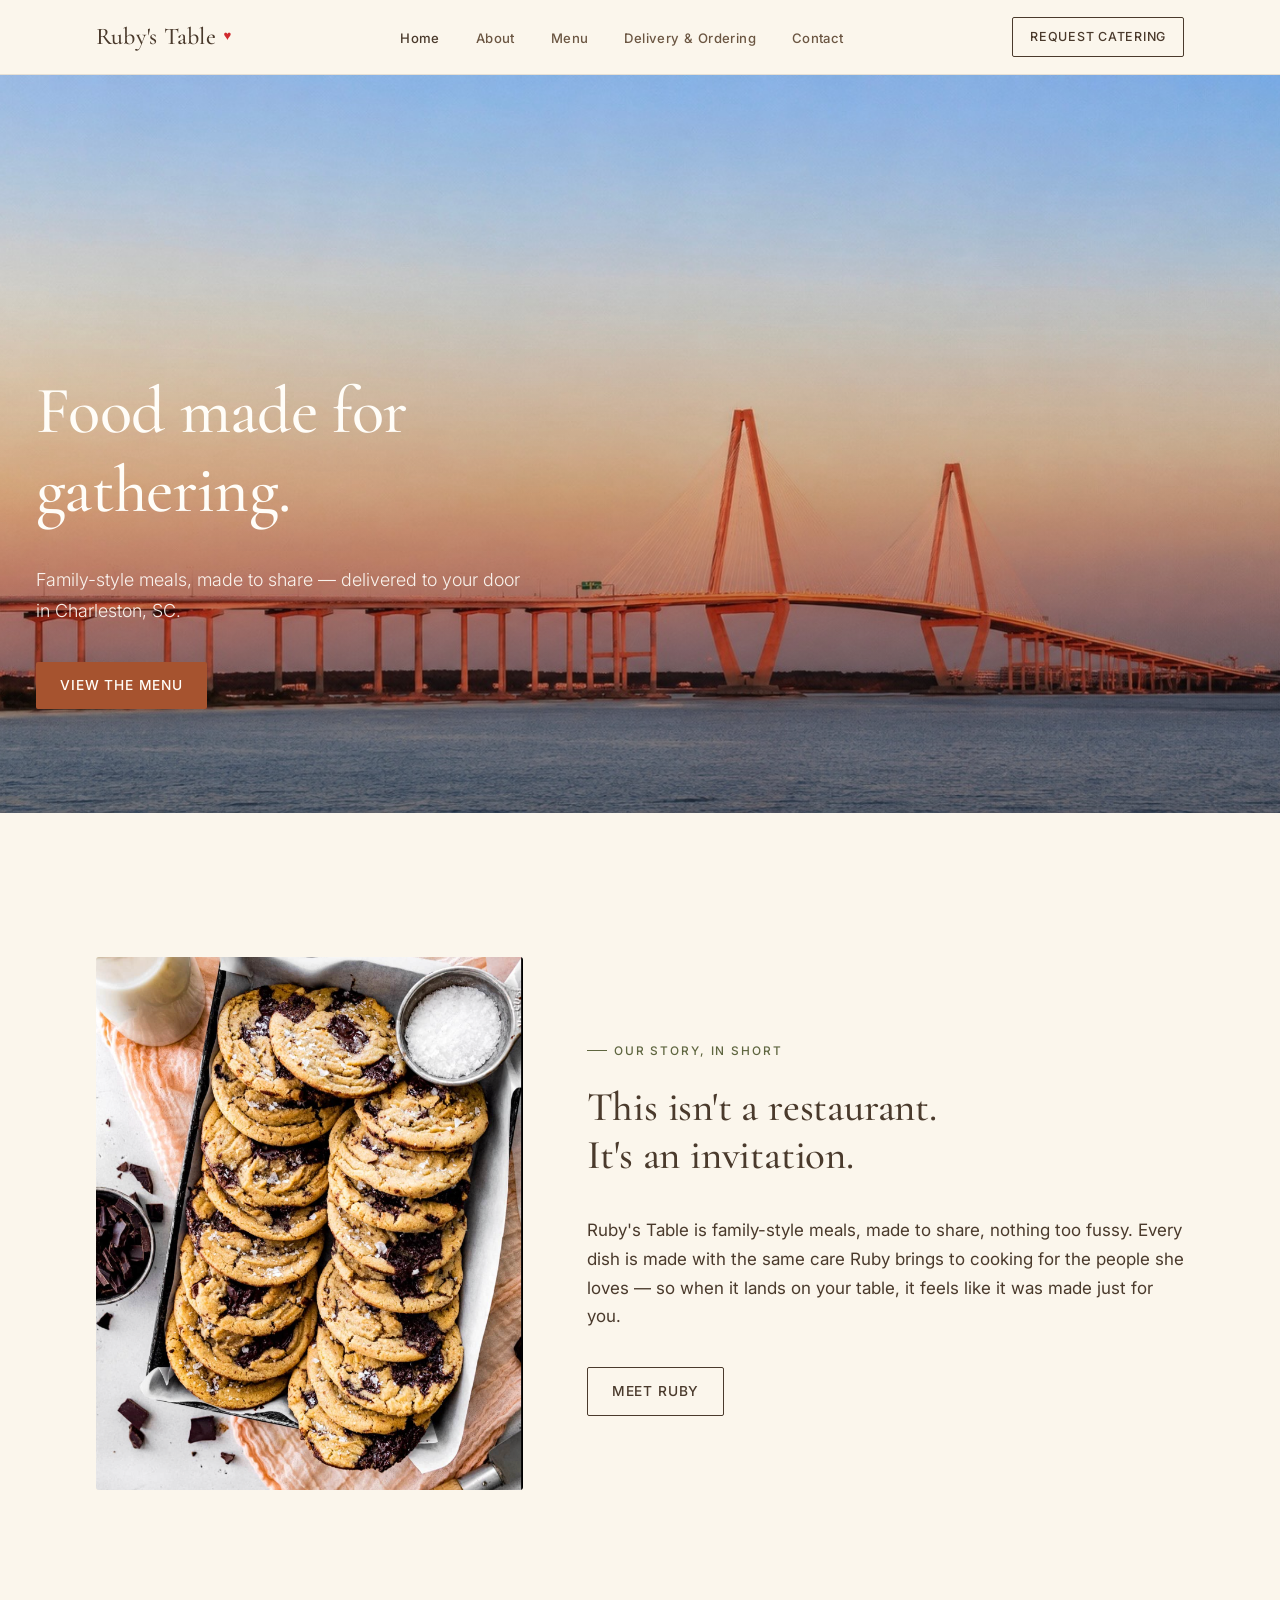
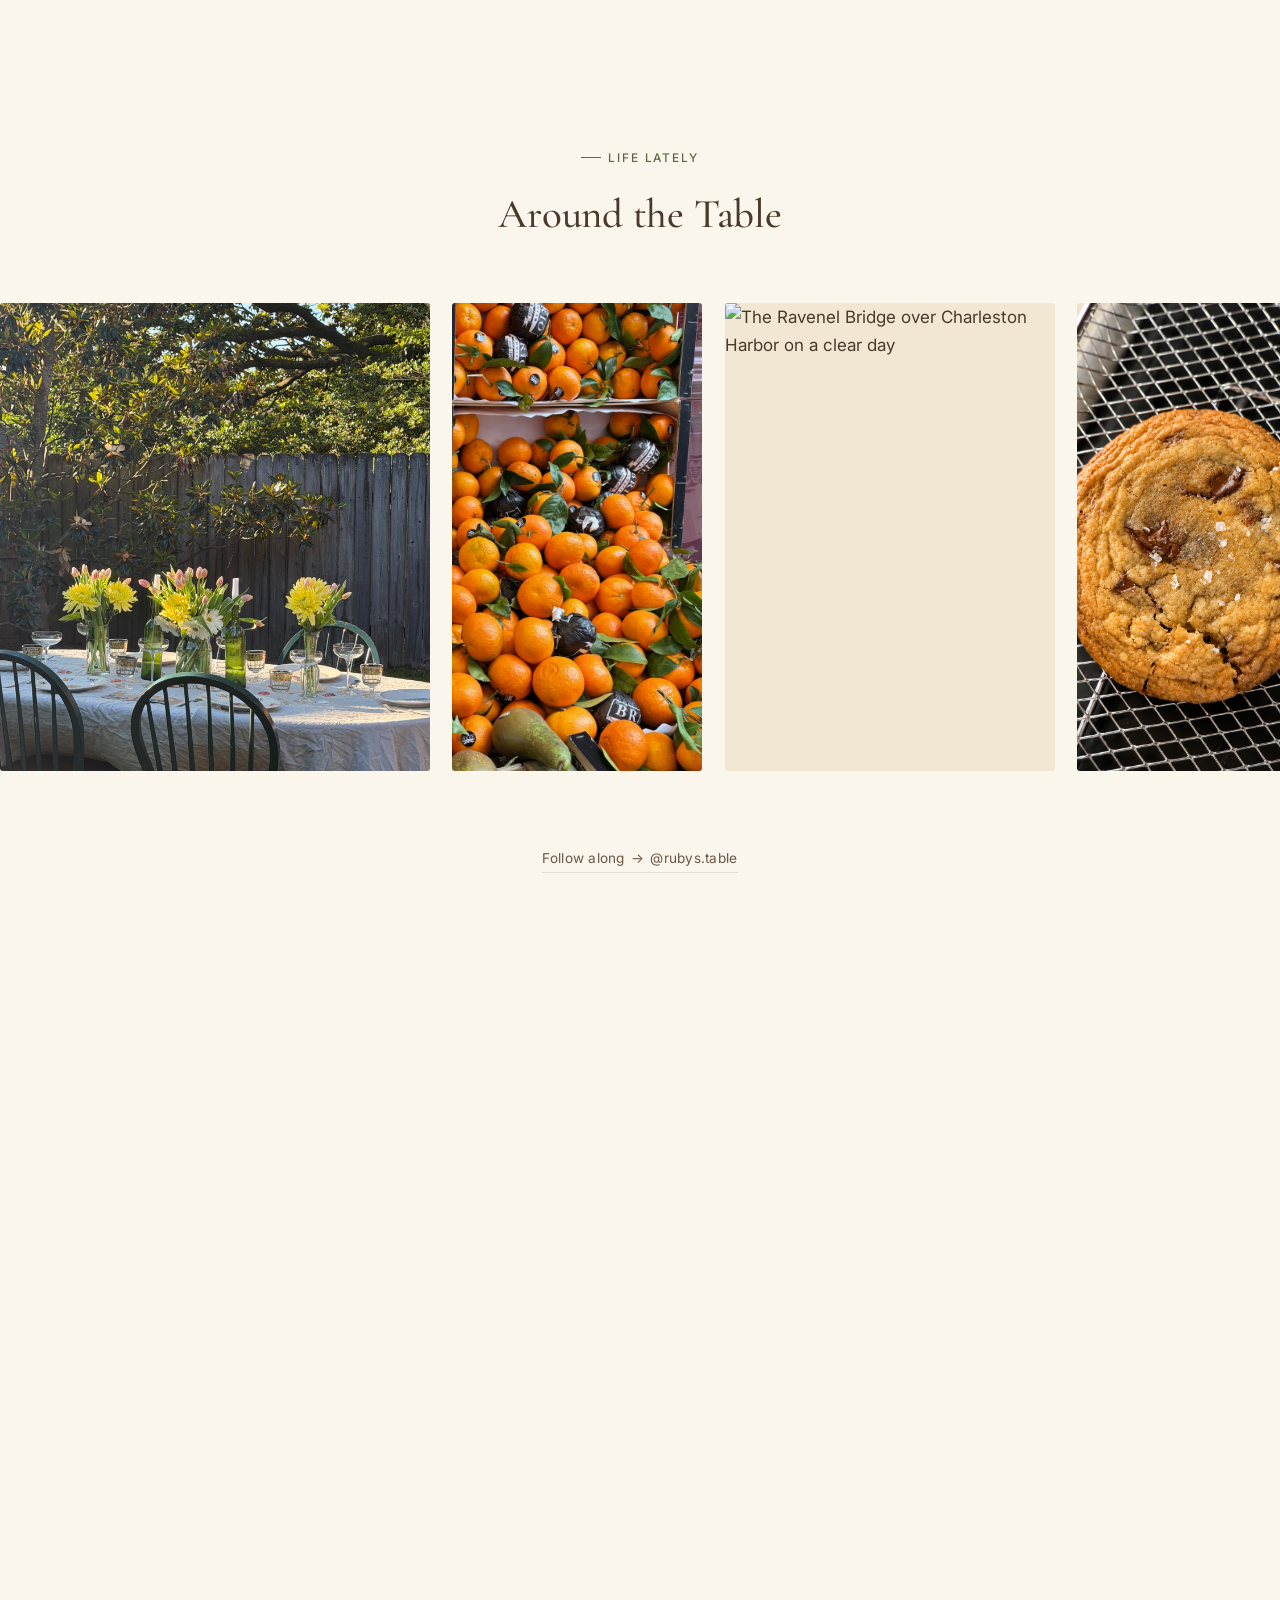
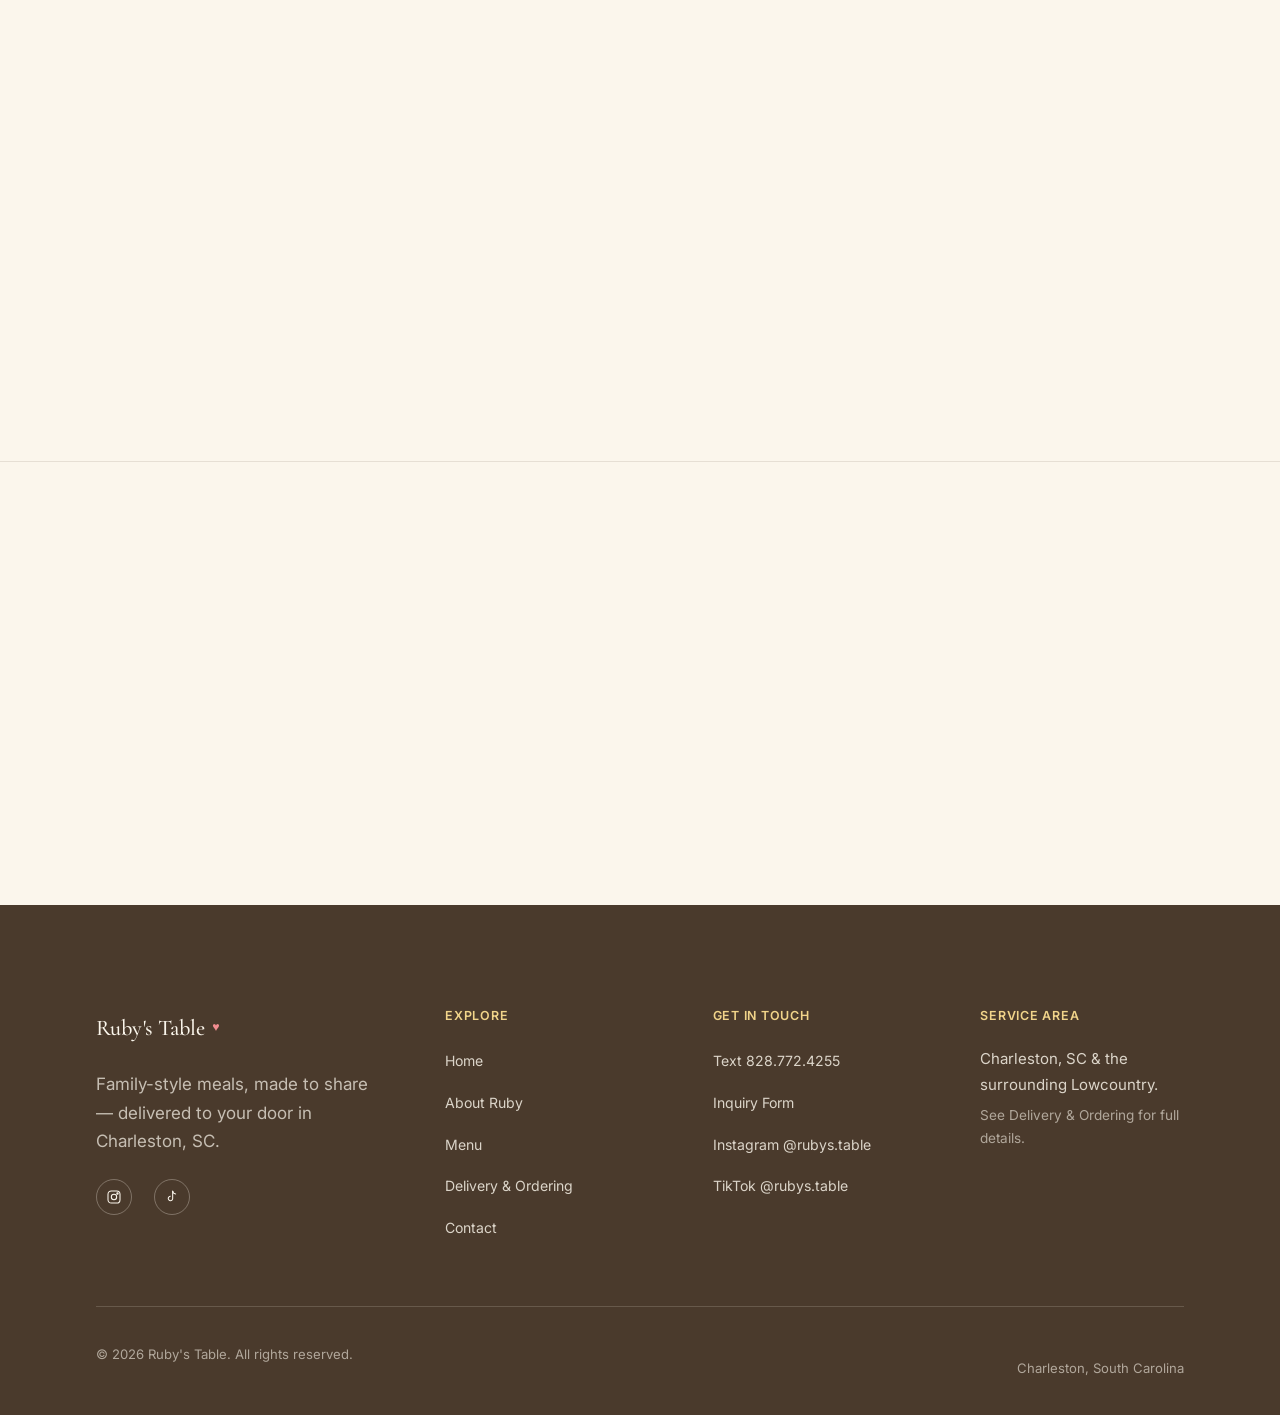
==== index.html @ 7b5c2a8e "photo gallery" ====
<!DOCTYPE html>
<html lang="en">
<head>
<meta charset="UTF-8">
<meta name="viewport" content="width=device-width, initial-scale=1.0">
<title>Ruby's Table | Family-Style Catering, Delivered in Charleston, SC</title>
<meta name="description" content="Ruby's Table is family-style catering made to share — handmade pastas, salads, and desserts delivered to your door in Charleston, SC. Food made for gathering.">
<link rel="canonical" href="https://rubystable.com/">
<meta property="og:type" content="website">
<meta property="og:site_name" content="Ruby's Table">
<meta property="og:title" content="Ruby's Table | Family-Style Catering, Delivered in Charleston, SC">
<meta property="og:description" content="Family-style meals, made to share — handmade pastas, salads, and desserts delivered to your door in Charleston, SC.">
<meta property="og:image" content="https://rubystable.com/images/og-image.svg">
<meta property="og:url" content="https://rubystable.com/">
<meta name="twitter:card" content="summary_large_image">
<meta name="twitter:title" content="Ruby's Table | Family-Style Catering, Delivered in Charleston, SC">
<meta name="twitter:description" content="Family-style meals, made to share — handmade pastas, salads, and desserts delivered to your door in Charleston, SC.">
<meta name="twitter:image" content="https://rubystable.com/images/og-image.svg">
<link rel="icon" type="image/svg+xml" href="favicon.svg">
<link rel="stylesheet" href="css/style.css">
<script type="application/ld+json">
{
  "@context": "https://schema.org",
  "@type": "LocalBusiness",
  "@id": "https://rubystable.com/#business",
  "name": "Ruby's Table",
  "image": "https://rubystable.com/images/og-image.svg",
  "url": "https://rubystable.com/",
  "telephone": "+1-828-772-4255",
  "priceRange": "$$",
  "servesCuisine": ["American", "Italian-inspired", "Family-style catering"],
  "address": { "@type": "PostalAddress", "addressLocality": "Charleston", "addressRegion": "SC", "addressCountry": "US" },
  "areaServed": "Charleston, SC and the surrounding Lowcountry",
  "sameAs": ["https://www.instagram.com/rubys.table", "https://www.tiktok.com/@rubys.table"],
  "founder": { "@type": "Person", "name": "Ruby McClinton" }
}
</script>
</head>
<body>
<a class="skip-link" href="#main">Skip to content</a>

<header class="site-header">
  <div class="container">
    <a href="index.html" class="logo" aria-label="Ruby's Table home">Ruby's Table<span class="heart-mark" aria-hidden="true">&#9829;</span></a>
    <nav class="main-nav" id="main-nav" aria-label="Primary">
      <ul>
        <li><a href="index.html" aria-current="page">Home</a></li>
        <li><a href="about.html">About</a></li>
        <li><a href="menu.html">Menu</a></li>
        <li><a href="delivery.html">Delivery &amp; Ordering</a></li>
        <li><a href="contact.html">Contact</a></li>
      </ul>
    </nav>
    <div class="header-cta">
      <a href="contact.html" class="btn btn-outline btn-outline-desktop">Request Catering</a>
      <button class="nav-toggle" aria-expanded="false" aria-controls="main-nav" aria-label="Toggle menu">
        <span></span><span></span><span></span>
      </button>
    </div>
  </div>
</header>

<main id="main">

  <!-- HERO — the photograph is the page. Light veil, one line of type, one button. -->
  <section class="hero-editorial">
    <div class="hero-editorial-media">
      <img src="images/ravenel.jpeg" alt="The Arthur Ravenel Jr. Bridge over Charleston Harbor at sunset" width="1921" height="819" loading="eager">
    </div>
    <div class="hero-editorial-content">
      <h1>Food made for gathering.</h1>
      <p class="lede mt-md">Family-style meals, made to share — delivered to your door in Charleston, SC.</p>
      <div class="cluster mt-md">
        <a href="menu.html" class="btn btn-primary">View the Menu</a>
      </div>
    </div>
  </section>

  <!-- STORY — one photograph, one honest paragraph -->
  <section class="section-vast">
    <div class="container offset-duo">
      <div class="photo-frame reveal">
        <img src="images/cookies-draft.png" alt="Fresh-baked chocolate chip cookies, finished with flaky sea salt" width="730" height="1086" loading="lazy">
      </div>
      <div class="reveal reveal-delay-1">
        <p class="eyebrow">Our Story, In Short</p>
        <h2>This isn't a restaurant.<br>It's an invitation.</h2>
        <p class="mt-md">Ruby's Table is family-style meals, made to share, nothing too fussy. Every dish is made with the same care Ruby brings to cooking for the people she loves — so when it lands on your table, it feels like it was made just for you.</p>
        <a href="about.html" class="btn btn-outline mt-md">Meet Ruby</a>
      </div>
    </div>
  </section>

  <!-- LIFE LATELY — an editorial, Instagram-style gallery. A peek into
       the camera roll, not an ad unit. To update later: swap the <img
       src> in each figure for a real photo from @rubys.table — the
       sizes, order, and spacing are built to stay exactly as-is. -->
  <section class="section-tight">
    <div class="container ig-gallery-head reveal">
      <p class="eyebrow">Life Lately</p>
      <h2>Around the Table</h2>
    </div>
    <div class="ig-gallery-scroll reveal reveal-delay-1" role="list" aria-label="Photos from Ruby's Table">
      <figure class="ig-gallery-item size-lg" role="listitem">
        <img src="images/photos-gallery/outdoor-dinner-table.jpeg" alt="An outdoor dinner table set under a magnolia tree at golden hour" width="3024" height="4032" loading="lazy">
      </figure>
      <figure class="ig-gallery-item size-sm" role="listitem">
        <img src="images/photos-gallery/market-oranges.jpg" alt="Crates of fresh oranges at a market" width="825" height="1198" loading="lazy">
      </figure>
      <figure class="ig-gallery-item size-md" role="listitem">
        <img src="images/photos-gallery/ravenel-bridge-day.jpeg" alt="The Ravenel Bridge over Charleston Harbor on a clear day" width="4284" height="5712" loading="lazy">
      </figure>
      <figure class="ig-gallery-item size-sm" role="listitem">
        <img src="images/photos-gallery/cookie-cooling-rack.png" alt="A fresh-baked chocolate chip cookie with flaky salt" width="1086" height="1448" loading="lazy">
      </figure>
      <figure class="ig-gallery-item size-md" role="listitem">
        <img src="images/photos-gallery/market-tulip-bouquets.jpeg" alt="Bouquets of tulips wrapped in paper at a flower market" width="4284" height="5712" loading="lazy">
      </figure>
      <figure class="ig-gallery-item size-lg" role="listitem">
        <img src="images/photos-gallery/candlelit-dinner-table.jpeg" alt="A candlelit dinner table set with roses, bread, and steak" width="4284" height="5712" loading="lazy">
      </figure>
      <figure class="ig-gallery-item size-sm" role="listitem">
        <img src="images/photos-gallery/daylilies-garden.jpeg" alt="Orange daylilies in bloom" width="3024" height="4032" loading="lazy">
      </figure>
      <figure class="ig-gallery-item size-md" role="listitem">
        <img src="images/photos-gallery/bakery-pastry.jpeg" alt="A bakery pastry with caramel and cocoa nibs, plated on blue floral china" width="3496" height="4662" loading="lazy">
      </figure>
      <figure class="ig-gallery-item size-sm" role="listitem">
        <img src="images/photos-gallery/sunset-over-harbor.jpeg" alt="Sunset over Charleston Harbor" width="3024" height="4032" loading="lazy">
      </figure>
      <figure class="ig-gallery-item size-md" role="listitem">
        <img src="images/photos-gallery/crostini-bites.jpeg" alt="Crostini bites with peach, tomato, and burrata" width="3024" height="4032" loading="lazy">
      </figure>
      <figure class="ig-gallery-item size-lg" role="listitem">
        <img src="images/photos-gallery/flower-market-stand.jpeg" alt="A flower stand with buckets of sunflowers and dahlias" width="4284" height="5712" loading="lazy">
      </figure>
      <figure class="ig-gallery-item size-md" role="listitem">
        <img src="images/photos-gallery/charcuterie-and-sunflowers.jpeg" alt="A charcuterie board with sunflowers and wine at the table" width="3024" height="4032" loading="lazy">
      </figure>
      <figure class="ig-gallery-item size-sm" role="listitem">
        <img src="images/photos-gallery/golden-hour-wine.jpeg" alt="A bottle of natural wine on a patio at golden hour" width="4284" height="5712" loading="lazy">
      </figure>
      <figure class="ig-gallery-item size-md" role="listitem">
        <img src="images/photos-gallery/charleston-steeple.jpeg" alt="A Charleston church steeple against dramatic clouds" width="4284" height="5712" loading="lazy">
      </figure>
      <figure class="ig-gallery-item size-sm" role="listitem">
        <img src="images/photos-gallery/cafe-croissants.jpg" alt="Croissant sandwiches and iced coffee on a café table" width="1440" height="1920" loading="lazy">
      </figure>
      <figure class="ig-gallery-item size-md" role="listitem">
        <img src="images/photos-gallery/burrata-pasta.jpeg" alt="A plate of pasta with burrata" width="3024" height="4032" loading="lazy">
      </figure>
      <figure class="ig-gallery-item size-sm" role="listitem">
        <img src="images/photos-gallery/coffee-and-cookies.jpeg" alt="Iced coffee and butter cookies on a tray" width="3024" height="4032" loading="lazy">
      </figure>
      <figure class="ig-gallery-item size-md" role="listitem">
        <img src="images/photos-gallery/soup-bowls.png" alt="Bowls of soup at the table" width="1086" height="1448" loading="lazy">
      </figure>
    </div>
    <div class="container text-center mt-lg">
      <a href="https://www.instagram.com/rubys.table" class="ig-follow-link" target="_blank" rel="noopener">Follow along <span aria-hidden="true">&rarr;</span> @rubys.table</a>
    </div>
  </section>

  <!-- MENU TEASER — same two-up pattern as Story, used consistently -->
  <section class="section-vast">
    <div class="container offset-duo">
      <div class="reveal">
        <p class="eyebrow warm">From the Menu</p>
        <h2>Tonight's table</h2>
        <p class="lede mt-md">A small taste of what's on the table this season.</p>
        <ul class="today-list mt-lg">
          <li>
            <div>
              <h3>Lemon Shallot Pasta</h3>
              <p>Boursin cheese, lemon, shallot, EVOO</p>
            </div>
            <span class="item-price">From $65</span>
          </li>
          <li>
            <div>
              <h3>Summer Salad</h3>
              <p>Strawberries, candied pecans, feta, maple vinaigrette</p>
            </div>
            <span class="item-price">From $30</span>
          </li>
          <li>
            <div>
              <h3>Caramel Cake</h3>
              <p>A whole cake, made to share &mdash; serves 10&ndash;12</p>
            </div>
            <span class="item-price">$50</span>
          </li>
        </ul>
        <a href="menu.html" class="btn btn-primary mt-lg">See the Full Menu</a>
      </div>
      <div class="photo-frame tall reveal reveal-delay-1">
        <img src="images/salads.jpeg" alt="Arugula salad with grilled steak, corn, tomato, and feta" width="4284" height="5712" loading="lazy">
      </div>
    </div>
  </section>

  <!-- CLOSING INVITATION — quiet, text-led -->
  <section class="closing-note">
    <div class="container reveal">
      <h2>Bring Ruby's Table to yours</h2>
      <p class="lede mx-auto">Family meals, private dinners, holidays, and everything in between &mdash; text us or send an inquiry, and we'll take it from there.</p>
      <a href="contact.html" class="btn btn-primary">Request Catering</a>
      <p class="script-accent mt-md">with love, Ruby</p>
    </div>
  </section>

</main>

<footer class="site-footer">
  <div class="container">
    <div class="footer-grid">
      <div>
        <div class="footer-logo">Ruby's Table<span class="heart-mark on-dark" aria-hidden="true">&#9829;</span></div>
        <p class="footer-tagline">Family-style meals, made to share — delivered to your door in Charleston, SC.</p>
        <div class="footer-social">
          <a href="https://www.instagram.com/rubys.table" aria-label="Ruby's Table on Instagram" target="_blank" rel="noopener">
            <svg viewBox="0 0 24 24" fill="none" stroke="currentColor" stroke-width="1.6"><rect x="3" y="3" width="18" height="18" rx="5"/><circle cx="12" cy="12" r="4"/><circle cx="17.2" cy="6.8" r="1"/></svg>
          </a>
          <a href="https://www.tiktok.com/@rubys.table" aria-label="Ruby's Table on TikTok" target="_blank" rel="noopener">
            <svg viewBox="0 0 24 24" fill="none" stroke="currentColor" stroke-width="1.6"><path d="M13 3v11.2a3.3 3.3 0 1 1-3-3.28"/><path d="M13 3c.3 2.4 2 4.2 4.5 4.5" stroke-linecap="round"/></svg>
          </a>
        </div>
      </div>
      <div class="footer-col">
        <h4>Explore</h4>
        <ul>
          <li><a href="index.html">Home</a></li>
          <li><a href="about.html">About Ruby</a></li>
          <li><a href="menu.html">Menu</a></li>
          <li><a href="delivery.html">Delivery &amp; Ordering</a></li>
          <li><a href="contact.html">Contact</a></li>
        </ul>
      </div>
      <div class="footer-col">
        <h4>Get in Touch</h4>
        <ul>
          <li><a href="sms:+18287724255">Text 828.772.4255</a></li>
          <li><a href="contact.html">Inquiry Form</a></li>
          <li><a href="https://www.instagram.com/rubys.table" target="_blank" rel="noopener">Instagram @rubys.table</a></li>
          <li><a href="https://www.tiktok.com/@rubys.table" target="_blank" rel="noopener">TikTok @rubys.table</a></li>
        </ul>
      </div>
      <div class="footer-col">
        <h4>Service Area</h4>
        <p>Charleston, SC &amp; the surrounding Lowcountry.</p>
        <p style="opacity:0.7; font-size:0.85rem; margin-top:0.5em;">See Delivery &amp; Ordering for full details.</p>
      </div>
    </div>
    <div class="footer-bottom">
      <p>&copy; <span id="current-year">2026</span> Ruby's Table. All rights reserved.</p>
      <p>Charleston, South Carolina</p>
    </div>
  </div>
</footer>

<script src="js/main.js"></script>
</body>
</html>
---- css/style.css ----
/* ===========================================================
   RUBY'S TABLE — Global Stylesheet
   A bright, airy, editorial design system for a boutique
   Charleston catering brand: cream & soft white & butter & olive
   & warm taupe & muted terracotta, a hint of coastal blue.
   Photography-led. One idea per section. No filler.
   Custom CSS, no framework.
   =========================================================== */

/* -----------------------------------------------------------
   1. Fonts
   Cormorant Garamond — elegant, airy serif; headings & logo only
   Inter               — clean sans; nav, body, buttons, labels
   Caveat              — handwritten signature, used once
----------------------------------------------------------- */
@import url('https://fonts.googleapis.com/css2?family=Cormorant+Garamond:ital,wght@0,400;0,500;0,600;1,400;1,500&family=Inter:wght@300;400;500;600;700&family=Caveat:wght@500&display=swap');

/* -----------------------------------------------------------
   2. Design tokens
----------------------------------------------------------- */
:root {
  --cream:          #FBF6EC;
  --cream-deep:      #F4EAD3;
  --soft-white:      #FFFDF8;
  --linen:          #F1E7D2;
  --butter:          #F1D48A;
  --butter-soft:     #F7E7B8;
  --taupe:          #A8967D;
  --taupe-deep:      #7A6B54;
  --olive:          #8B9166;
  --olive-deep:      #5F6640;
  --terracotta:      #C97552;
  --terracotta-deep: #A6532F;
  --coastal-soft:      #DCE6E4;
  --coastal-deep:      #4E6367;
  --espresso:        #4A3A2C;
  --espresso-soft:   #6B5642;
  --white-soft:      #FFFDF8; /* alias of --soft-white, kept for compatibility */
  --ruby-red:        #D02A2E; /* one small, personal touch — used sparingly */
  --ruby-red-bright: #F28D90; /* same touch, brightened for dark backgrounds */

  --color-bg:            var(--cream);
  --color-bg-alt:        var(--cream-deep);
  --color-text:          var(--espresso);
  --color-text-soft:     var(--espresso-soft);
  --color-accent:        var(--olive);
  --color-accent-deep:   var(--olive-deep);
  --color-accent-warm:   var(--terracotta-deep);
  --color-accent-coastal: var(--coastal-deep);
  --color-line:          rgba(74, 58, 44, 0.12);

  --font-serif: 'Cormorant Garamond', 'Iowan Old Style', Georgia, serif;
  --font-sans:  'Inter', -apple-system, BlinkMacSystemFont, 'Segoe UI', sans-serif;
  --font-script: 'Caveat', cursive;

  --space-3xs: 0.25rem;
  --space-2xs: 0.5rem;
  --space-xs:  0.75rem;
  --space-sm:  1.4rem;
  --space-md:  2.25rem;
  --space-lg:  4rem;
  --space-xl:  6.5rem;
  --space-2xl: 9.5rem;

  --radius-sm: 3px;
  --radius-md: 6px;
  --radius-lg: 10px;

  /* Kept deliberately light — no heavy drop shadows anywhere on the site */
  --shadow-soft: 0 8px 24px -14px rgba(74, 58, 44, 0.10);
  --shadow-lift: 0 14px 32px -16px rgba(74, 58, 44, 0.12);

  --container-max: 1160px;
  --transition: 420ms cubic-bezier(0.22, 1, 0.36, 1);
}

/* -----------------------------------------------------------
   3. Reset
----------------------------------------------------------- */
*, *::before, *::after { box-sizing: border-box; }
* { margin: 0; padding: 0; }
html { scroll-behavior: smooth; }

@media (prefers-reduced-motion: reduce) {
  html { scroll-behavior: auto; }
  *, *::before, *::after {
    animation-duration: 0.01ms !important;
    animation-iteration-count: 1 !important;
    transition-duration: 0.01ms !important;
    scroll-behavior: auto !important;
  }
}

body {
  position: relative;
  font-family: var(--font-sans);
  font-weight: 400;
  color: var(--color-text);
  background: var(--color-bg);
  line-height: 1.7;
  font-size: 1.0625rem;
  -webkit-font-smoothing: antialiased;
  overflow-x: hidden;
}

img, svg { display: block; max-width: 100%; height: auto; }
a { color: inherit; text-decoration: none; }
ul, ol { list-style: none; }
button { font: inherit; cursor: pointer; border: none; background: none; color: inherit; }
input, textarea, select { font: inherit; color: inherit; }

/* -----------------------------------------------------------
   4. Typography — serif carries every heading, sans carries
   everything else. No oversized numerals, no gimmicks.
----------------------------------------------------------- */
h1, h2, h3, h4 {
  font-family: var(--font-serif);
  font-weight: 500;
  line-height: 1.18;
  letter-spacing: -0.005em;
  color: var(--color-text);
}

h1 { font-size: clamp(2.4rem, 5.2vw, 4.2rem); font-weight: 500; letter-spacing: -0.01em; }
h2 { font-size: clamp(1.9rem, 3.2vw, 2.7rem); font-weight: 500; }
h3 { font-size: clamp(1.3rem, 1.8vw, 1.55rem); font-weight: 600; }
h4 { font-size: 0.95rem; letter-spacing: 0.06em; text-transform: uppercase; font-family: var(--font-sans); font-weight: 600; }

p { max-width: 60ch; }
p + p { margin-top: 1.05em; }

.lede {
  font-size: clamp(1.05rem, 1.4vw, 1.2rem);
  color: var(--color-text-soft);
  max-width: 44ch;
  font-weight: 300;
}

.eyebrow {
  display: inline-flex;
  align-items: center;
  gap: 0.6em;
  font-family: var(--font-sans);
  font-size: 0.74rem;
  font-weight: 500;
  letter-spacing: 0.16em;
  text-transform: uppercase;
  color: var(--color-accent-deep);
  margin-bottom: var(--space-sm);
}
.eyebrow::before {
  content: '';
  width: 20px;
  height: 1px;
  background: var(--color-accent-deep);
  display: inline-block;
}
.eyebrow.warm { color: var(--color-accent-warm); }
.eyebrow.warm::before { background: var(--color-accent-warm); }
.eyebrow.coastal { color: var(--color-accent-coastal); }
.eyebrow.coastal::before { background: var(--color-accent-coastal); }

.script-accent {
  font-family: var(--font-script);
  font-weight: 500;
  font-size: 1.4em;
  color: var(--ruby-red);
  display: inline-block;
}

/* -----------------------------------------------------------
   Small ruby-red touch — a personal signature, used in exactly
   two places: the footer wordmark and the script signature
   above. Not a palette shift, just a heartbeat of brand color.
----------------------------------------------------------- */
.heart-mark {
  color: var(--ruby-red);
  font-size: 0.55em;
  line-height: 1;
  display: inline-block;
}
.heart-mark.on-dark { color: var(--ruby-red-bright); }

.section-heading { margin-bottom: var(--space-lg); max-width: 60ch; }
.section-heading.center { margin-left: auto; margin-right: auto; text-align: center; }

/* -----------------------------------------------------------
   5. Layout helpers
----------------------------------------------------------- */
.container {
  width: 100%;
  max-width: var(--container-max);
  margin-inline: auto;
  padding-inline: var(--space-sm);
}
@media (min-width: 640px) { .container { padding-inline: var(--space-md); } }

section { padding-block: var(--space-2xl); }
.section-tight { padding-block: var(--space-xl); }
.section-minimal { padding-block: var(--space-lg); }
.section-vast { padding-block: clamp(4.5rem, 12vw, 9rem); }
.section-flush { padding: 0; }

.bg-alt   { background: var(--color-bg-alt); }
.bg-espresso { background: var(--espresso); color: var(--cream); }
.bg-espresso h1, .bg-espresso h2, .bg-espresso h3 { color: var(--cream); }

.grid { display: grid; gap: var(--space-md); }
@media (min-width: 780px) {
  .grid-2 { grid-template-columns: repeat(2, 1fr); }
  .grid-3 { grid-template-columns: repeat(3, 1fr); }
}

.cluster { display: flex; flex-wrap: wrap; align-items: center; gap: var(--space-sm); }

.divider {
  width: 44px;
  height: 1.5px;
  background: var(--color-accent);
  margin-block: var(--space-sm);
}
.center .divider { margin-inline: auto; }

.two-col-text { display: grid; gap: var(--space-lg); }
@media (min-width: 900px) { .two-col-text { grid-template-columns: 1fr 1fr; } }

/* -----------------------------------------------------------
   6. Buttons — one filled, one outline. Quiet, not shouty.
----------------------------------------------------------- */
.btn {
  display: inline-flex;
  align-items: center;
  gap: 0.6em;
  padding: 0.85em 1.75em;
  border-radius: 2px;
  font-family: var(--font-sans);
  font-weight: 500;
  font-size: 0.86rem;
  letter-spacing: 0.06em;
  text-transform: uppercase;
  transition: background var(--transition), color var(--transition), border-color var(--transition), opacity var(--transition);
  white-space: nowrap;
}
.btn:hover { opacity: 0.82; }

.btn-primary { background: var(--terracotta-deep); color: var(--soft-white); }
.btn-primary:hover { background: var(--espresso); opacity: 1; }

.btn-outline { background: transparent; color: var(--color-text); border: 1px solid var(--color-text); }
.btn-outline:hover { background: var(--color-text); color: var(--color-bg); opacity: 1; }

a:focus-visible, button:focus-visible, input:focus-visible, textarea:focus-visible, select:focus-visible, .btn:focus-visible {
  outline: 2px solid var(--color-accent-warm);
  outline-offset: 3px;
}

.skip-link {
  position: absolute; left: -999px; top: auto;
  background: var(--espresso); color: var(--cream);
  padding: 1em 1.5em; z-index: 999;
}
.skip-link:focus { left: 0; top: 0; }

/* -----------------------------------------------------------
   7. Site header / nav — quiet, minimal, lets the page carry
   the weight. No utility bar above it, no heavy effects.
----------------------------------------------------------- */
.site-header {
  position: sticky;
  top: 0;
  z-index: 100;
  background: rgba(251, 246, 236, 0.92);
  backdrop-filter: blur(8px);
  border-bottom: 1px solid var(--color-line);
}
.site-header .container {
  display: flex; align-items: center; justify-content: space-between;
  padding-block: var(--space-2xs);
  min-height: 74px;
}

.logo {
  display: inline-flex; align-items: center; gap: 0.32em;
  font-family: var(--font-serif); font-style: normal; font-weight: 500;
  font-size: 1.5rem; color: var(--espresso); letter-spacing: 0.01em;
}

.main-nav ul { display: flex; align-items: center; gap: var(--space-md); }
.main-nav a {
  font-size: 0.82rem; font-weight: 500; letter-spacing: 0.03em;
  position: relative; padding-block: 0.3em; color: var(--color-text-soft);
}
.main-nav a:hover, .main-nav a[aria-current="page"] { color: var(--color-text); }

.header-cta { display: flex; align-items: center; gap: var(--space-sm); }
.header-cta .btn { padding: 0.65em 1.35em; font-size: 0.78rem; }

.nav-toggle { display: none; flex-direction: column; gap: 5px; padding: 0.5em; }
.nav-toggle span { width: 22px; height: 1.5px; background: var(--espresso); transition: transform var(--transition), opacity var(--transition); }
.nav-toggle[aria-expanded="true"] span:nth-child(1) { transform: translateY(6.5px) rotate(45deg); }
.nav-toggle[aria-expanded="true"] span:nth-child(2) { opacity: 0; }
.nav-toggle[aria-expanded="true"] span:nth-child(3) { transform: translateY(-6.5px) rotate(-45deg); }

@media (max-width: 900px) {
  .header-cta .btn-outline-desktop { display: none; }
  .nav-toggle { display: inline-flex; }
  .main-nav {
    position: fixed; inset: 74px 0 0 0; background: var(--cream);
    padding: var(--space-lg) var(--space-md);
    transform: translateY(-8px); opacity: 0; pointer-events: none;
    transition: transform var(--transition), opacity var(--transition);
    overflow-y: auto;
  }
  .main-nav.is-open { transform: translateY(0); opacity: 1; pointer-events: auto; }
  .main-nav ul { flex-direction: column; align-items: flex-start; gap: var(--space-md); }
  .main-nav a { font-size: 1.3rem; }
}

/* -----------------------------------------------------------
   8. Editorial hero — the photograph is the point. A light,
   bottom-only veil for legibility; everything above it stays
   untouched so the photo actually reads as a photo.
----------------------------------------------------------- */
.hero-editorial {
  position: relative; padding: 0; min-height: 82vh;
  display: flex; align-items: flex-end; overflow: hidden;
}
.hero-editorial .hero-editorial-media { position: absolute; inset: 0; }
.hero-editorial .hero-editorial-media img { width: 100%; height: 100%; object-fit: cover; }
.hero-editorial .hero-editorial-media::after {
  content: ''; position: absolute; inset: 0;
  /* Verified against the actual photo's sampled colors: even the darkest
     stop here clears 4.5:1 for the text sitting on it, with margin — this
     is a fraction of the darkness a typical hero scrim uses. */
  background: linear-gradient(0deg, rgba(20,15,12,0.4) 0%, rgba(20,15,12,0.14) 42%, rgba(20,15,12,0) 72%);
}
.hero-editorial-content { position: relative; z-index: 2; color: var(--soft-white); padding: var(--space-lg) var(--space-sm); max-width: 640px; }
@media (min-width: 640px) { .hero-editorial-content { padding: var(--space-xl) var(--space-md); } }
.hero-editorial-content h1 { color: var(--soft-white); }
.hero-editorial-content .lede { color: rgba(255,253,248,0.92); }

/* -----------------------------------------------------------
   9. Split-screen — one consistent asymmetric two-up, used the
   same way everywhere it appears. Full-bleed photo one side,
   generous copy the other.
----------------------------------------------------------- */
.split-screen { display: grid; min-height: 56vh; }
@media (min-width: 900px) {
  .split-screen { grid-template-columns: 1fr 1fr; }
  .split-screen.split-wide-left { grid-template-columns: 1.15fr 1fr; }
  .split-screen.split-wide-right { grid-template-columns: 1fr 1.15fr; }
}
.split-screen .split-media { position: relative; min-height: 38vh; }
.split-screen .split-media img { width: 100%; height: 100%; object-fit: cover; position: absolute; inset: 0; }
.split-screen .split-copy { display: flex; flex-direction: column; justify-content: center; padding: var(--space-xl) var(--space-sm); }
@media (min-width: 640px) { .split-screen .split-copy { padding: var(--space-2xl) var(--space-lg); } }
.split-screen .split-copy.on-cream { background: var(--cream); }

/* -----------------------------------------------------------
   10. Pull-quote — one quiet emphasis device
----------------------------------------------------------- */
.pull-quote {
  font-family: var(--font-serif); font-style: italic; font-weight: 500;
  font-size: clamp(1.4rem, 2.2vw, 1.9rem); line-height: 1.4; color: var(--color-text);
  border-left: 2px solid var(--color-accent); padding-left: var(--space-md); margin-block: var(--space-lg);
}

/* -----------------------------------------------------------
   11. Quiet content list — replaces cards/tables for "good to
   know" style information. Clean stacked rows, generous space,
   no numerals, no icons, no tilt.
----------------------------------------------------------- */
.info-list { border-top: 1px solid var(--color-line); }
.info-row {
  padding-block: var(--space-lg); border-bottom: 1px solid var(--color-line);
}
@media (min-width: 720px) {
  .info-row { display: grid; grid-template-columns: 1fr 1.6fr; gap: var(--space-lg); }
}
.info-row h3 { margin-bottom: 0.3em; }
.info-row p { color: var(--color-text-soft); max-width: 52ch; }

/* -----------------------------------------------------------
   12. Photography frames — plain, minimal radius, no arches,
   no organic blobs. The photo does the work.
----------------------------------------------------------- */
.photo-frame { position: relative; overflow: hidden; aspect-ratio: 4/5; background: var(--linen); border-radius: var(--radius-sm); }
.photo-frame img { width: 100%; height: 100%; object-fit: cover; }
.photo-frame.square { aspect-ratio: 1/1; }
.photo-frame.wide { aspect-ratio: 16/10; }
.photo-frame.tall { aspect-ratio: 3/4; }

/* -----------------------------------------------------------
   13. Asymmetric two-up — one photo, one block of copy, used
   consistently across pages instead of a different invention
   each time.
----------------------------------------------------------- */
.offset-duo { display: grid; gap: var(--space-lg); align-items: center; }
@media (min-width: 820px) { .offset-duo { grid-template-columns: 5fr 7fr; } }

/* -----------------------------------------------------------
   14b. Editorial Instagram-style gallery — a peek into the
   camera roll, not an ad unit. Fixed-height row, varied
   widths, horizontal scroll. Swap <img src> only; the layout
   (sizes, order, spacing) is designed to stay put.
----------------------------------------------------------- */
.ig-gallery-head { text-align: center; margin-bottom: var(--space-lg); }

.ig-gallery-scroll {
  display: flex;
  gap: var(--space-sm);
  overflow-x: auto;
  scroll-snap-type: x proximity;
  padding-inline: var(--space-sm);
  padding-bottom: var(--space-2xs);
  scrollbar-width: thin;
  scrollbar-color: var(--taupe) transparent;
}
@media (min-width: 640px) { .ig-gallery-scroll { padding-inline: var(--space-md); } }
.ig-gallery-scroll::-webkit-scrollbar { height: 6px; }
.ig-gallery-scroll::-webkit-scrollbar-thumb { background: var(--taupe); border-radius: 10px; }
.ig-gallery-scroll::-webkit-scrollbar-track { background: transparent; }

.ig-gallery-item {
  position: relative;
  flex: 0 0 auto;
  scroll-snap-align: start;
  height: min(52vh, 480px);
  border-radius: var(--radius-sm);
  overflow: hidden;
  background: var(--linen);
}
.ig-gallery-item img { width: 100%; height: 100%; object-fit: cover; display: block; }
.ig-gallery-item.size-sm { width: min(60vw, 250px); }
.ig-gallery-item.size-md { width: min(72vw, 330px); }
.ig-gallery-item.size-lg { width: min(86vw, 430px); }

.ig-follow-link {
  display: inline-flex; align-items: center; gap: 0.45em;
  font-size: 0.85rem; letter-spacing: 0.02em; color: var(--color-text-soft);
  border-bottom: 1px solid var(--color-line);
  padding-bottom: 0.15em;
  transition: color var(--transition), border-color var(--transition);
}
.ig-follow-link:hover { color: var(--color-accent-warm); border-color: var(--color-accent-warm); }

/* -----------------------------------------------------------
   15. Menu page
----------------------------------------------------------- */
.menu-jump { display: flex; flex-wrap: wrap; gap: var(--space-2xs); margin-bottom: var(--space-lg); }
.menu-jump a {
  padding: 0.5em 1.1em; border-radius: 100px; border: 1px solid var(--color-line);
  font-size: 0.82rem; letter-spacing: 0.02em; font-weight: 500;
  transition: background var(--transition), color var(--transition), border-color var(--transition);
}
.menu-jump a:hover { background: var(--espresso); color: var(--cream); border-color: var(--espresso); }

.menu-category { padding-block: var(--space-lg); border-top: 1px solid var(--color-line); scroll-margin-top: 130px; }
.menu-category:first-of-type { border-top: none; padding-top: 0; }
.menu-category-head { display: flex; flex-wrap: wrap; justify-content: space-between; align-items: baseline; gap: var(--space-2xs); margin-bottom: var(--space-md); }
.menu-category-head .price-tiers { font-family: var(--font-sans); font-size: 0.92rem; color: var(--color-text-soft); }

.menu-items { display: grid; gap: var(--space-md); }
@media (min-width: 720px) { .menu-items { grid-template-columns: repeat(2, 1fr); } }

.menu-item { padding-bottom: var(--space-sm); border-bottom: 1px solid var(--color-line); }
.menu-item-head { display: flex; justify-content: space-between; align-items: baseline; gap: var(--space-sm); }
.menu-item-head h3 { font-size: 1.15rem; }
.menu-item-price { font-family: var(--font-sans); font-weight: 500; color: var(--color-accent-warm); white-space: nowrap; font-size: 0.98rem; }
.menu-item p { color: var(--color-text-soft); font-size: 0.96rem; margin-top: 0.3em; }
.menu-item .serves { display: block; font-size: 0.8rem; color: var(--olive-deep); margin-top: 0.3em; }

.menu-note { margin-top: var(--space-xl); padding: var(--space-md); background: var(--cream-deep); border-left: 2px solid var(--color-accent); }

/* -----------------------------------------------------------
   16. "Tonight's table" list (home menu teaser)
----------------------------------------------------------- */
.today-list { border-top: 1px solid var(--color-line); }
.today-list li { display: flex; justify-content: space-between; gap: var(--space-md); padding-block: var(--space-sm); border-bottom: 1px solid var(--color-line); }
.today-list h3 { font-size: 1.2rem; margin-bottom: 0.15em; }
.today-list p { color: var(--color-text-soft); font-size: 0.92rem; }
.today-list .item-price { font-family: var(--font-sans); font-weight: 500; color: var(--color-accent-warm); white-space: nowrap; }

/* -----------------------------------------------------------
   17. Forms
----------------------------------------------------------- */
.form-grid { display: grid; gap: var(--space-md); }
@media (min-width: 720px) { .form-grid.two-col { grid-template-columns: 1fr 1fr; } }
.field { display: flex; flex-direction: column; gap: 0.5em; }
.field.full { grid-column: 1/-1; }
.field label { font-size: 0.85rem; font-weight: 500; }
.field .hint { font-size: 0.79rem; color: var(--color-text-soft); }
.field input, .field select, .field textarea {
  padding: 0.8em 1em; border: 1px solid var(--color-line); border-radius: var(--radius-sm);
  background: var(--soft-white); transition: border-color var(--transition), box-shadow var(--transition);
}
.field input:focus, .field select:focus, .field textarea:focus {
  outline: none; border-color: var(--color-accent-warm); box-shadow: 0 0 0 3px rgba(166, 83, 47, 0.10);
}
.field textarea { resize: vertical; min-height: 130px; }
.form-status { margin-top: var(--space-sm); font-size: 0.94rem; }
.form-status[data-state="success"] { color: var(--olive-deep); }
.form-status[data-state="error"] { color: var(--terracotta-deep); }

/* -----------------------------------------------------------
   18. Footer
----------------------------------------------------------- */
.site-footer { background: var(--espresso); color: var(--cream); padding-block: var(--space-xl) var(--space-md); }
.site-footer a:hover { color: var(--butter); }
.footer-grid { display: grid; gap: var(--space-lg); margin-bottom: var(--space-lg); }
@media (min-width: 780px) { .footer-grid { grid-template-columns: 1.4fr 1fr 1fr 1fr; } }
.footer-logo {
  display: inline-flex; align-items: center; gap: 0.32em;
  font-family: var(--font-serif); font-style: normal; font-weight: 500;
  font-size: 1.4rem; margin-bottom: var(--space-sm); color: var(--cream);
}
.footer-tagline { color: rgba(251,246,236,0.7); max-width: 32ch; }
.footer-col h4 { color: var(--butter); font-size: 0.78rem; margin-bottom: var(--space-sm); }
.footer-col ul { display: flex; flex-direction: column; gap: 0.75em; }
.footer-col a { color: rgba(251,246,236,0.82); font-size: 0.88rem; }
.footer-col p { color: rgba(251,246,236,0.82); font-size: 0.94rem; }
.footer-social { display: flex; gap: var(--space-sm); margin-top: var(--space-sm); }
.footer-social a { width: 36px; height: 36px; border: 1px solid rgba(251,246,236,0.3); border-radius: 50%; display: grid; place-items: center; transition: background var(--transition), border-color var(--transition); }
.footer-social a:hover { background: rgba(251,246,236,0.1); border-color: var(--cream); }
.footer-social svg { width: 16px; height: 16px; }
.footer-bottom { border-top: 1px solid rgba(251,246,236,0.16); padding-top: var(--space-md); display: flex; flex-wrap: wrap; justify-content: space-between; gap: var(--space-sm); font-size: 0.82rem; color: rgba(251,246,236,0.58); }

/* -----------------------------------------------------------
   19. Quiet closing note
----------------------------------------------------------- */
.closing-note {
  text-align: center;
  padding-block: var(--space-xl);
  border-top: 1px solid var(--color-line);
}
.closing-note .btn { margin-top: var(--space-md); }
.closing-note h2 { margin-bottom: 0.3em; }

/* -----------------------------------------------------------
   20. Page hero (interior pages)
----------------------------------------------------------- */
.page-hero { padding-top: var(--space-xl); padding-bottom: var(--space-lg); }
.page-hero .lede { margin-top: var(--space-sm); }
.breadcrumb { font-size: 0.82rem; color: var(--color-text-soft); margin-bottom: var(--space-sm); }
.breadcrumb a:hover { color: var(--color-accent-warm); }

/* -----------------------------------------------------------
   21. Reveal-on-scroll — subtle, not showy
----------------------------------------------------------- */
.reveal { opacity: 0; transform: translateY(16px); transition: opacity 800ms cubic-bezier(0.22,1,0.36,1), transform 800ms cubic-bezier(0.22,1,0.36,1); }
.reveal.is-visible { opacity: 1; transform: translateY(0); }
.reveal-delay-1 { transition-delay: 90ms; }
.reveal-delay-2 { transition-delay: 180ms; }
.reveal-delay-3 { transition-delay: 270ms; }

/* -----------------------------------------------------------
   22. Utility
----------------------------------------------------------- */
.text-center { text-align: center; }
.mt-lg { margin-top: var(--space-lg); }
.mt-md { margin-top: var(--space-md); }
.mx-auto { margin-inline: auto; }
.sr-only { position: absolute; width: 1px; height: 1px; padding: 0; margin: -1px; overflow: hidden; clip: rect(0,0,0,0); white-space: nowrap; border: 0; }
.placeholder-note { font-size: 0.84rem; color: var(--color-text-soft); border: 1px dashed var(--color-line); padding: var(--space-sm); margin-top: var(--space-sm); }

/* 404 */
.error-page { min-height: 55vh; display: grid; place-items: center; text-align: center; padding-block: var(--space-2xl); }
.error-page h1 { font-size: clamp(2.8rem, 8vw, 5rem); }
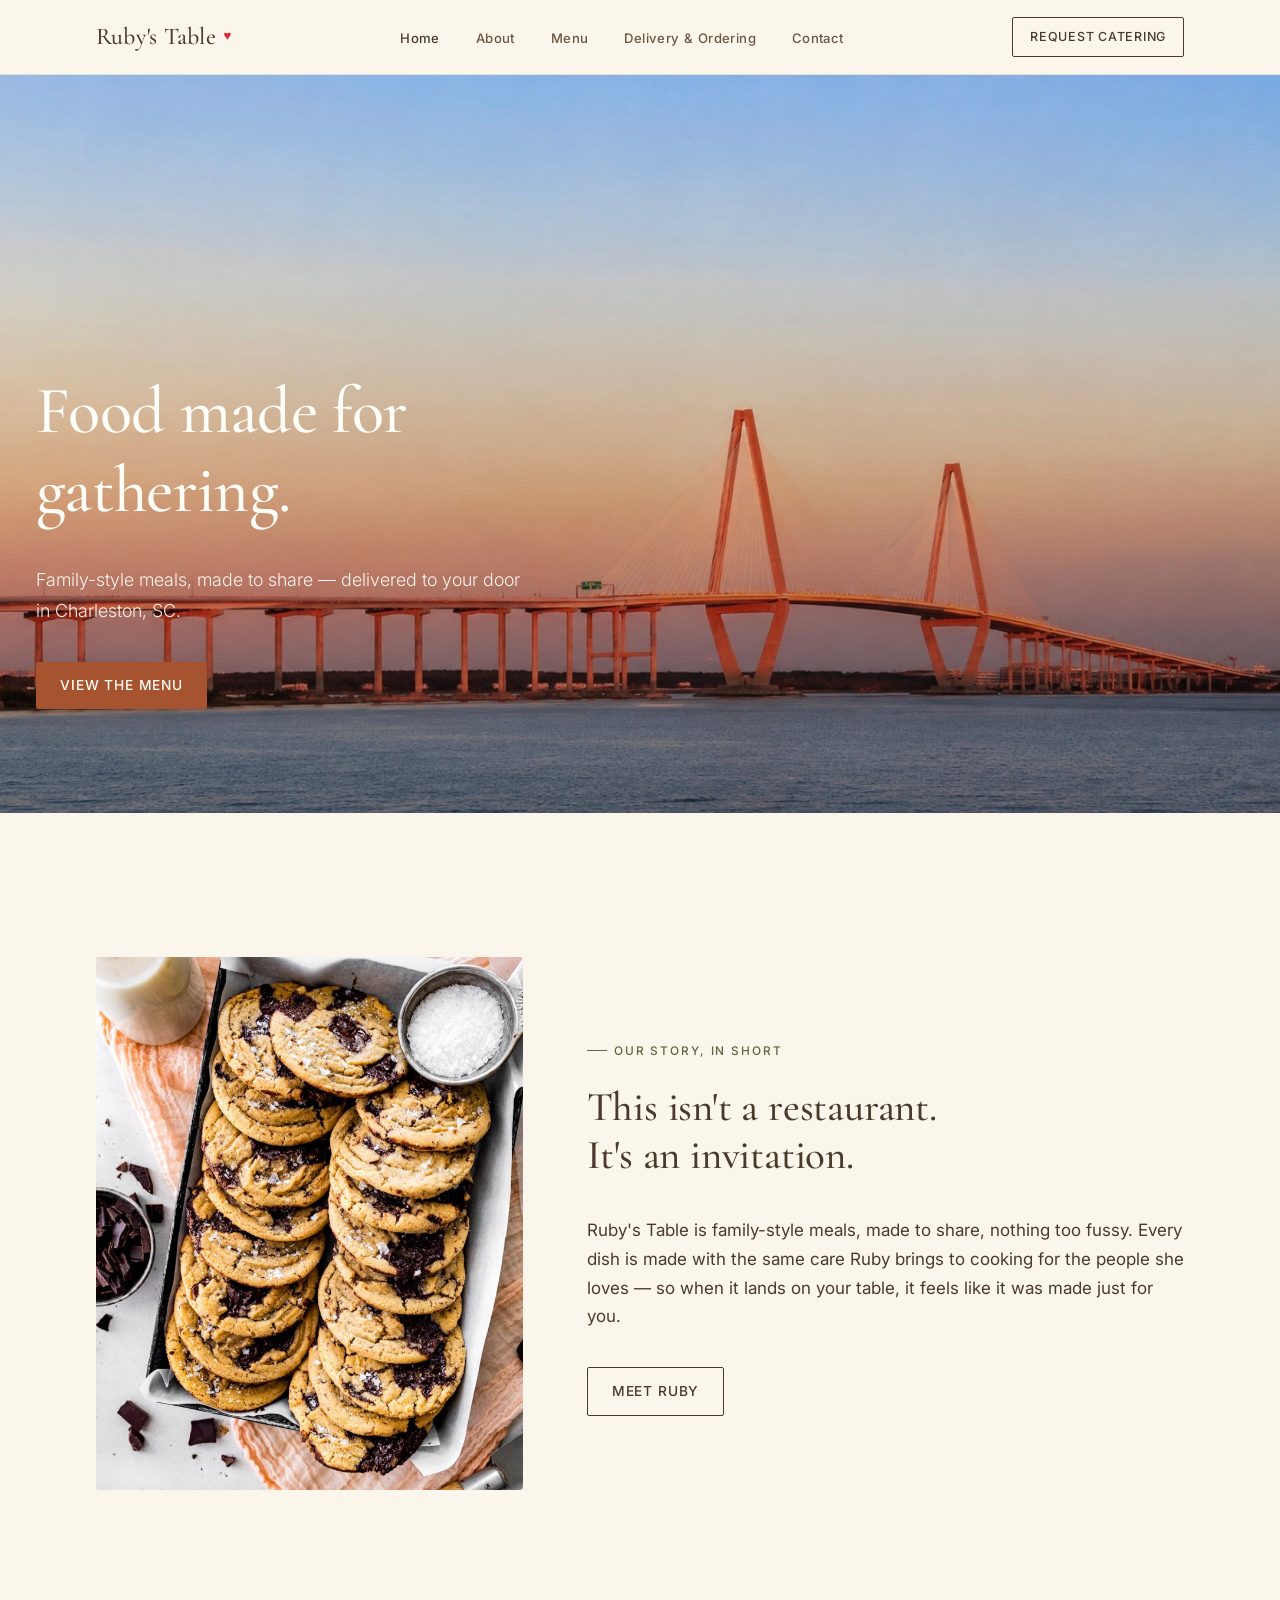
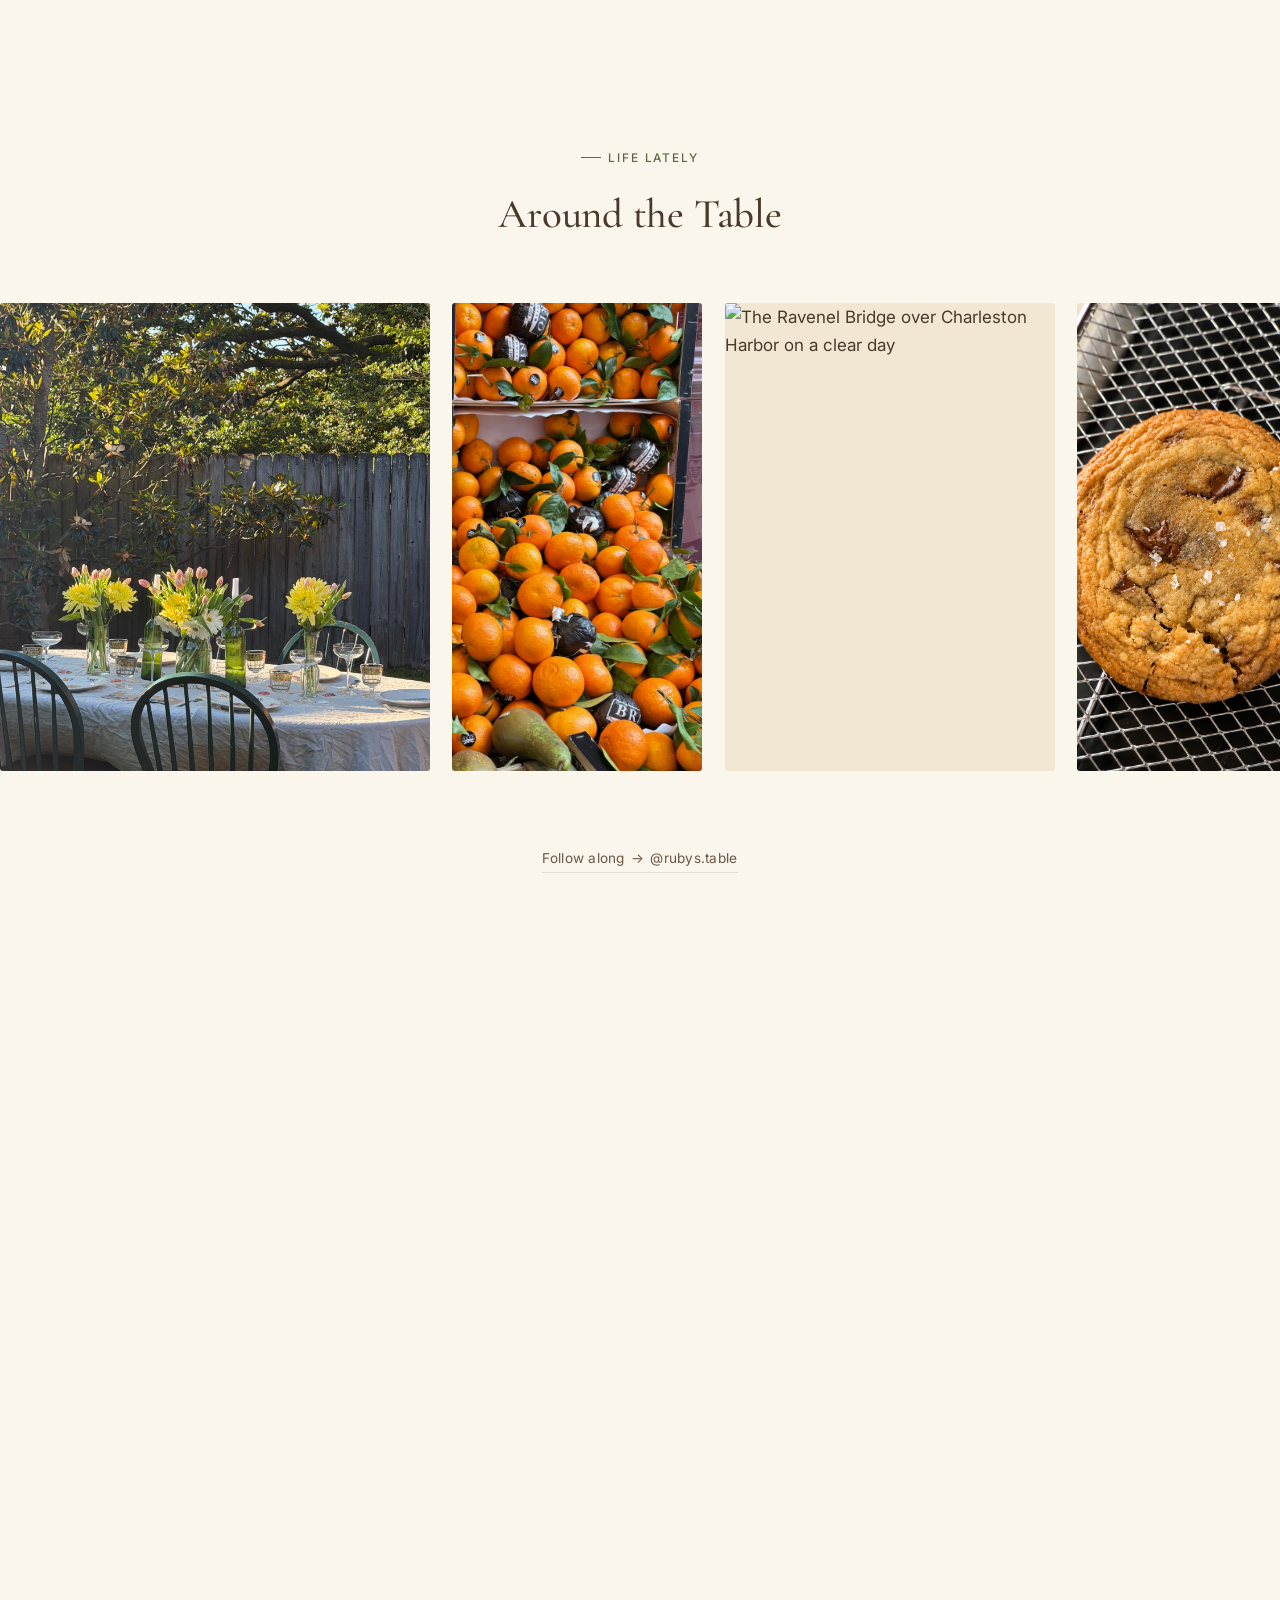
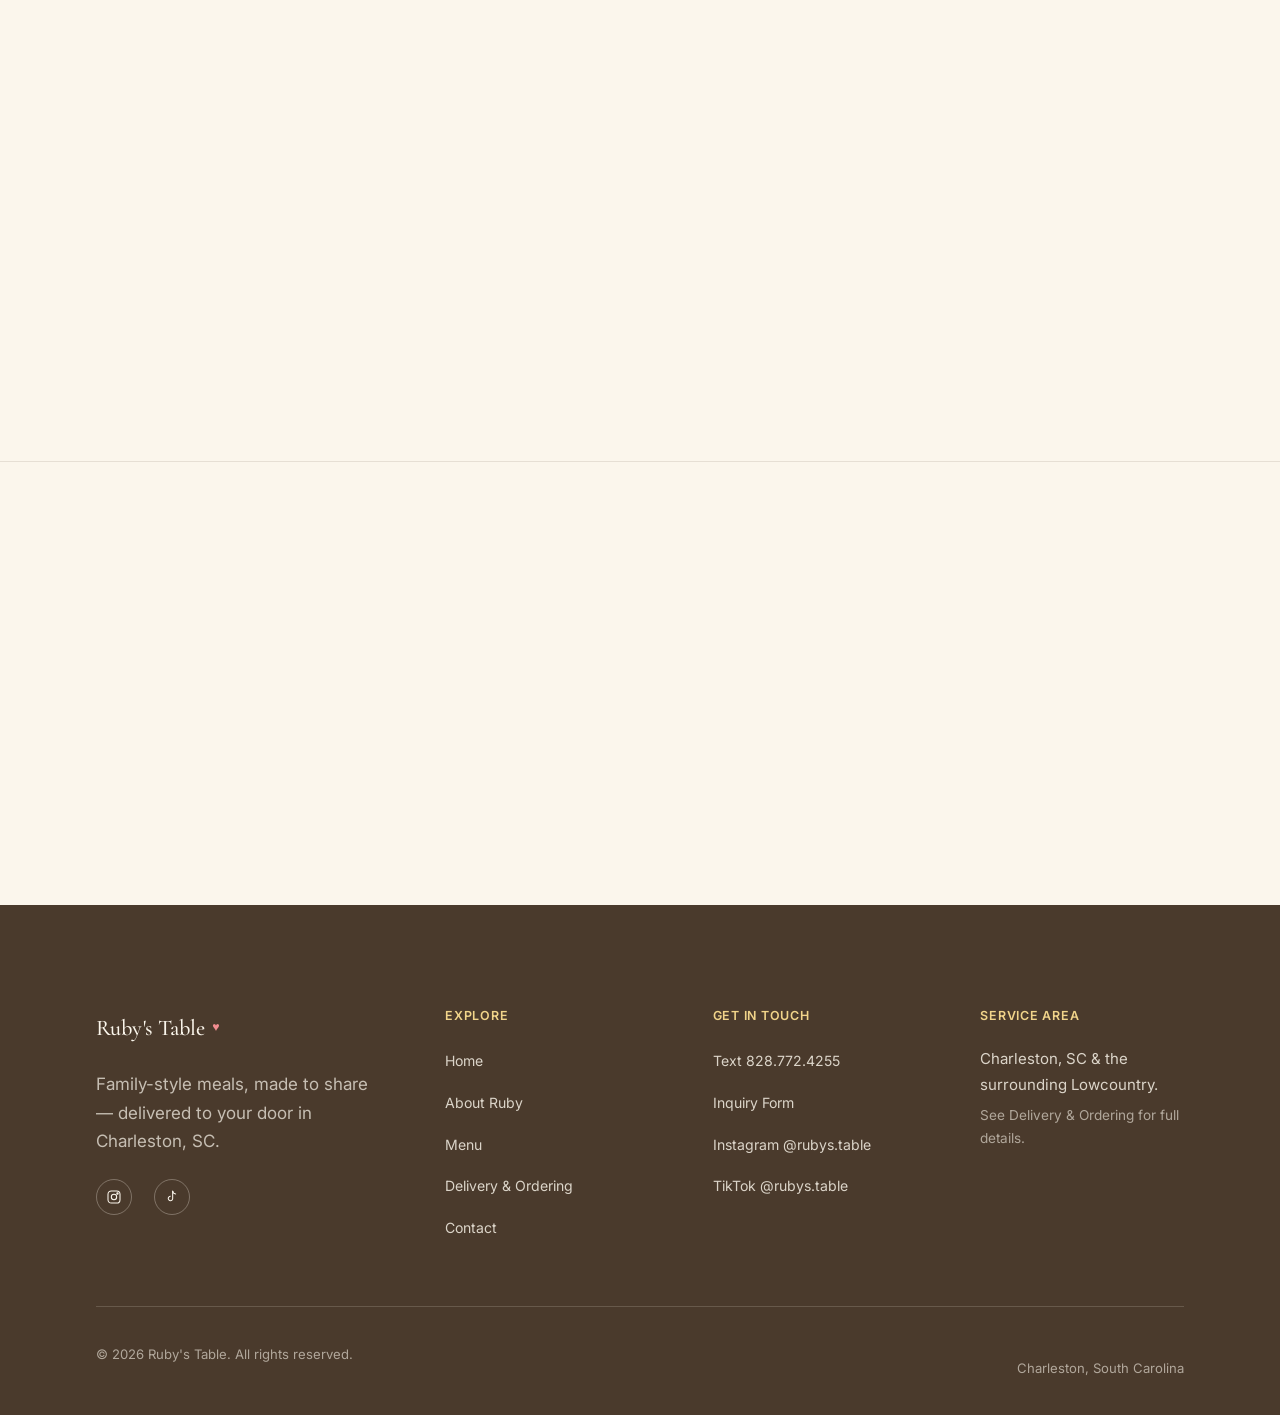
==== commit 3db4f0af: "debug" ====
--- a/index.html
+++ b/index.html
@@ -17,7 +17,7 @@
 <meta name="twitter:description" content="Family-style meals, made to share — handmade pastas, salads, and desserts delivered to your door in Charleston, SC.">
 <meta name="twitter:image" content="https://rubystable.com/images/og-image.svg">
 <link rel="icon" type="image/svg+xml" href="favicon.svg">
-<link rel="stylesheet" href="css/style.css">
+<link rel="stylesheet" href="css/style.css?v=2">
 <script type="application/ld+json">
 {
   "@context": "https://schema.org",
@@ -258,6 +258,6 @@
   </div>
 </footer>
 
-<script src="js/main.js"></script>
+<script src="js/main.js?v=2"></script>
 </body>
 </html>
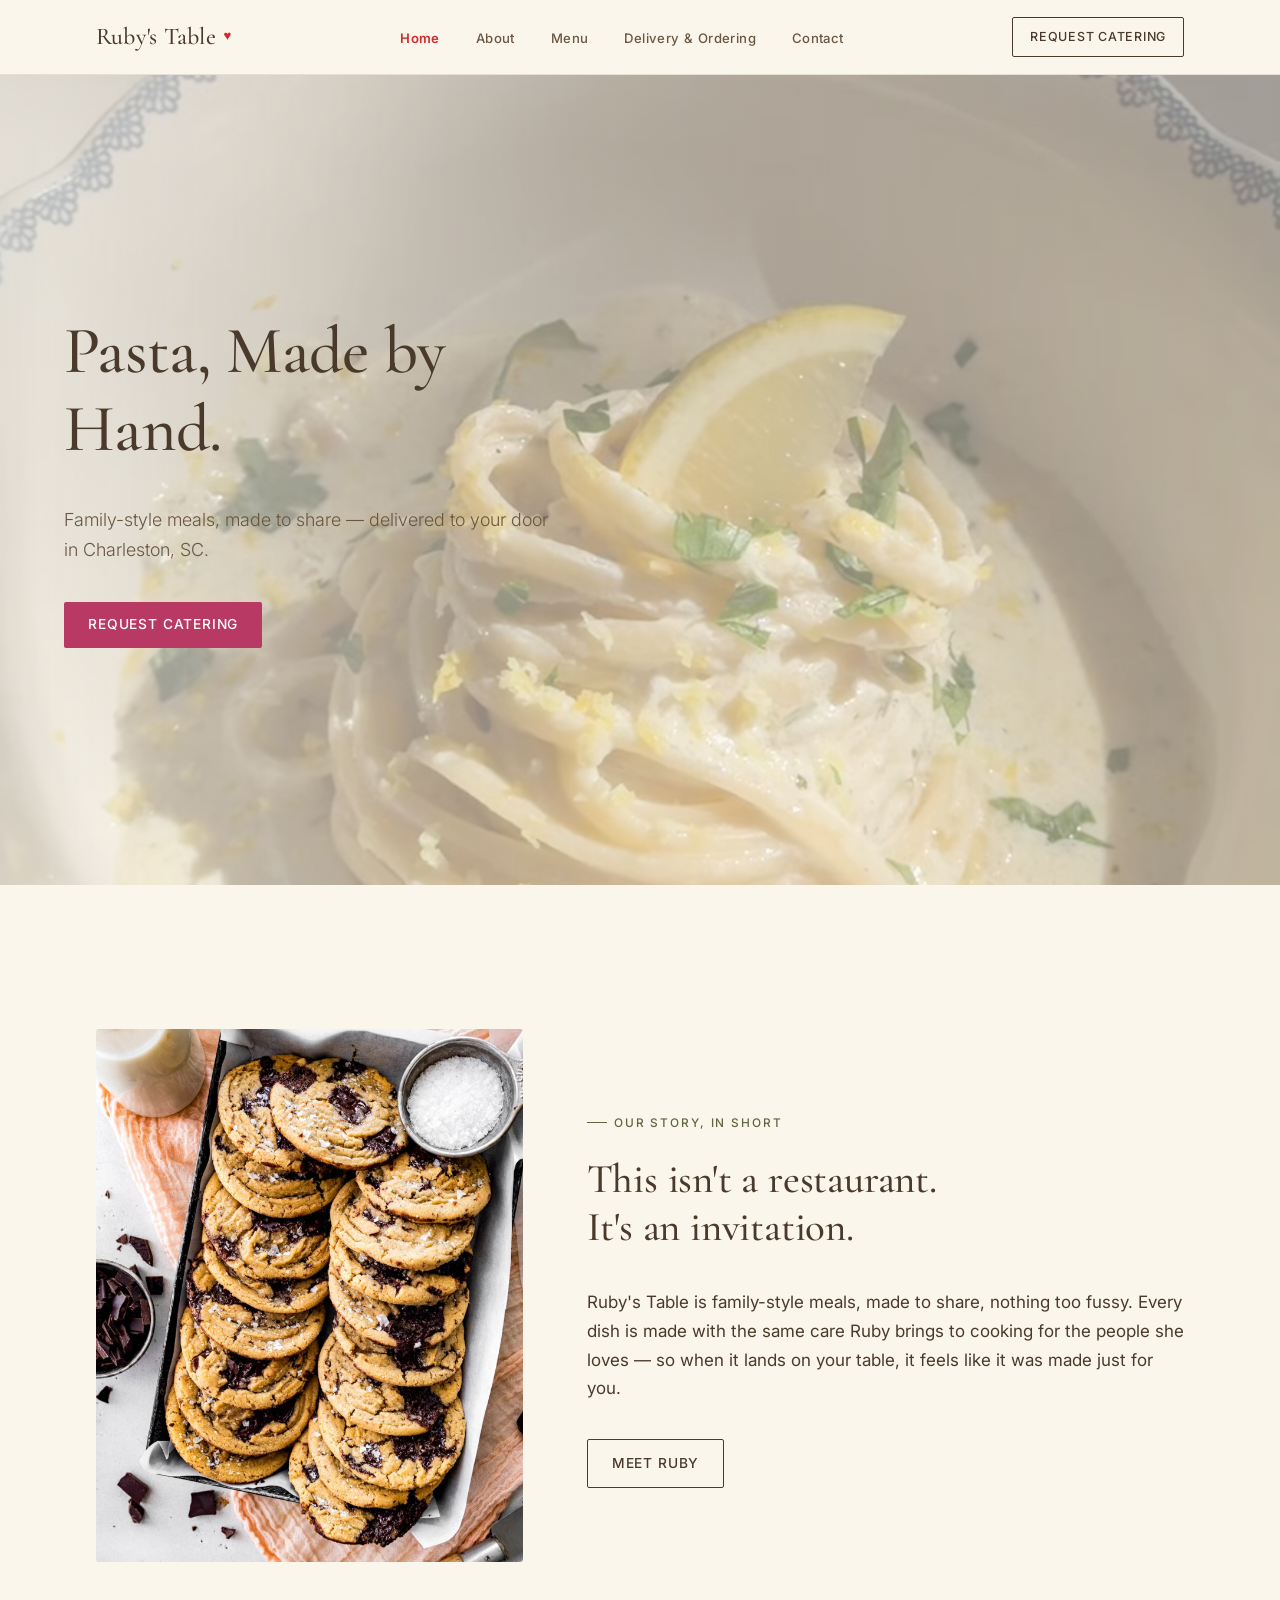
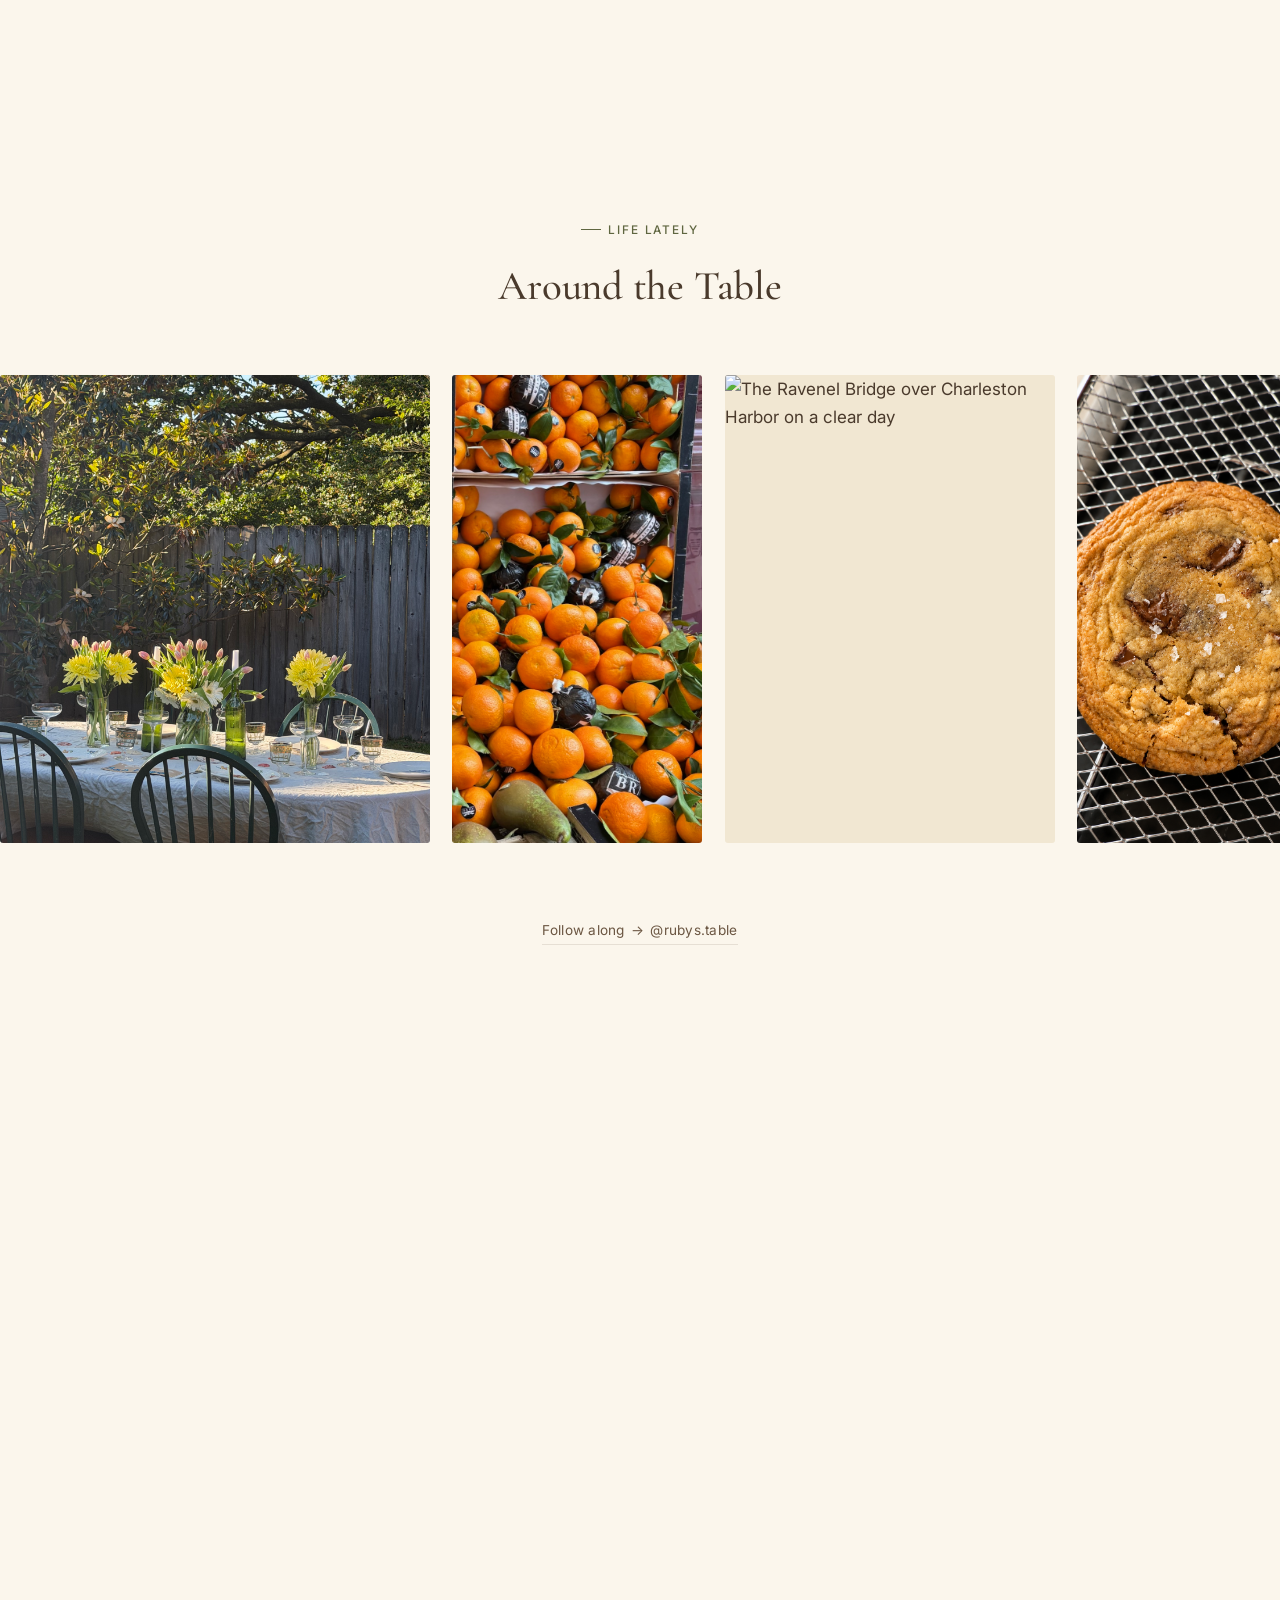
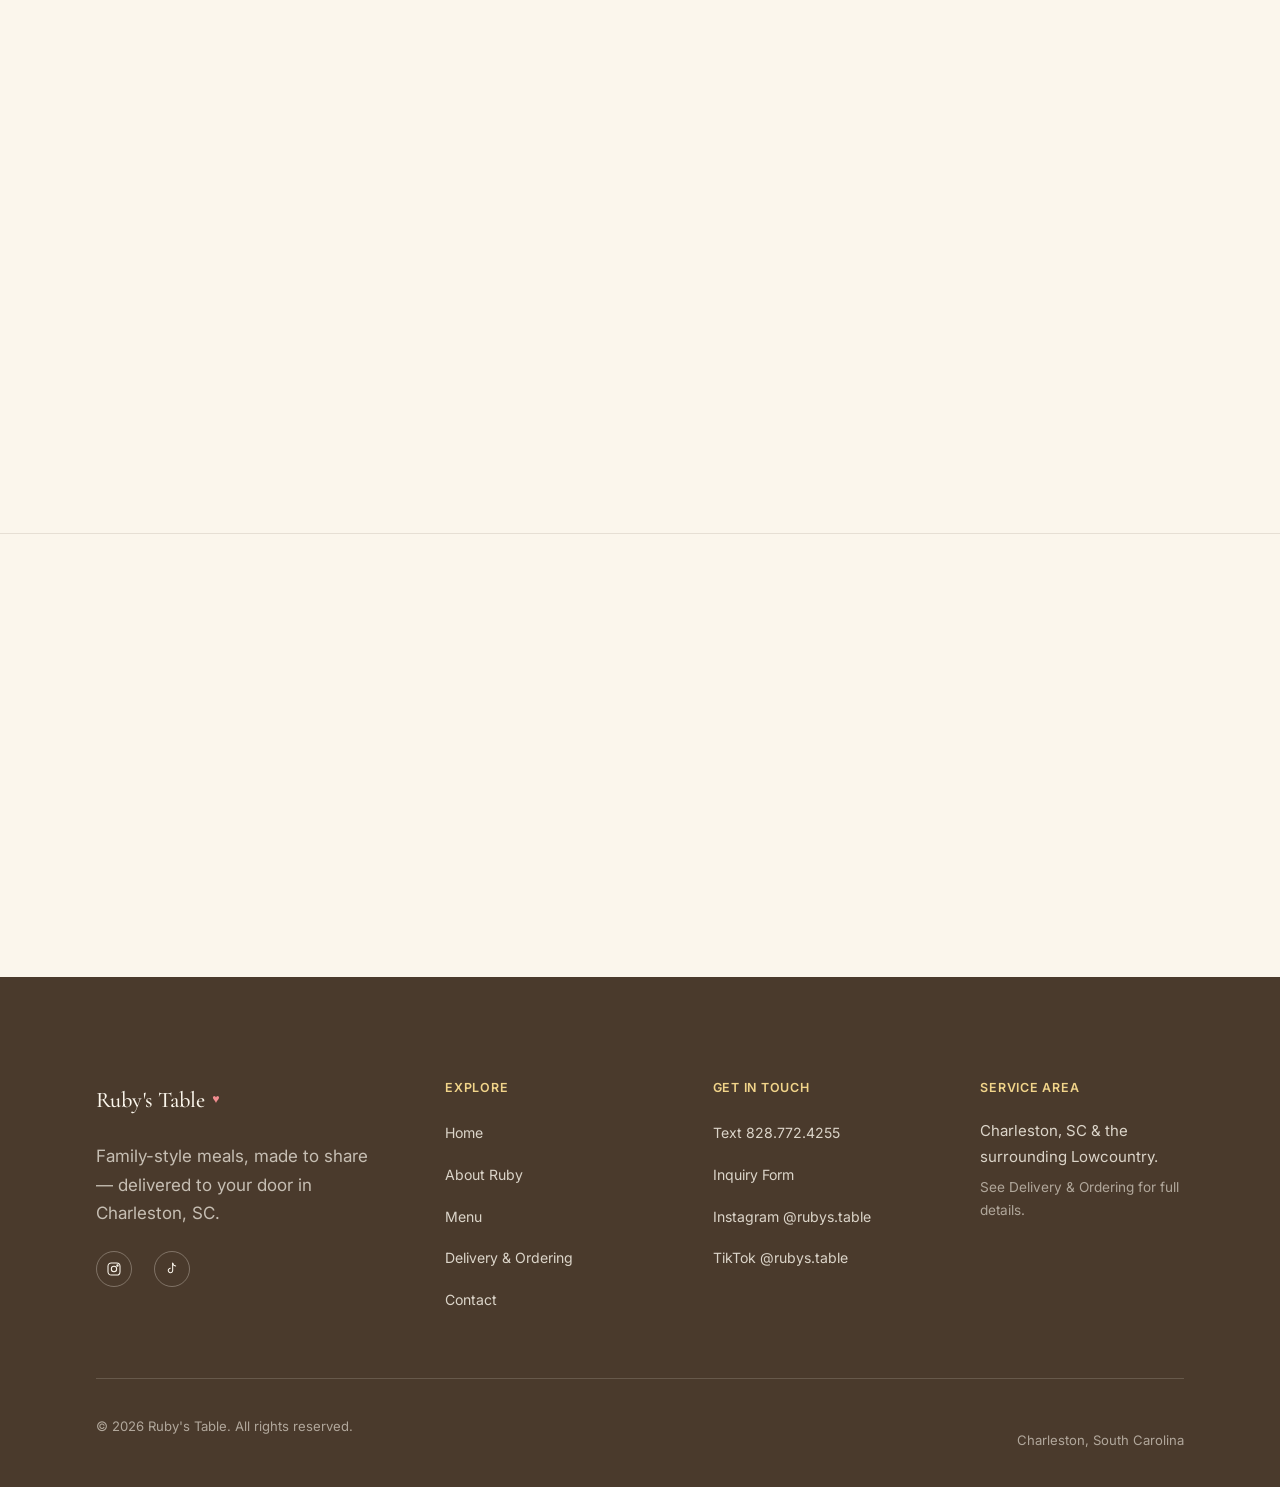
==== commit 932d8a4e: "stuff" ====
--- a/index.html
+++ b/index.html
@@ -62,16 +62,19 @@
 
 <main id="main">
 
-  <!-- HERO — the photograph is the page. Light veil, one line of type, one button. -->
-  <section class="hero-editorial">
-    <div class="hero-editorial-media">
-      <img src="images/ravenel.jpeg" alt="The Arthur Ravenel Jr. Bridge over Charleston Harbor at sunset" width="1921" height="819" loading="eager">
-    </div>
-    <div class="hero-editorial-content">
-      <h1>Food made for gathering.</h1>
-      <p class="lede mt-md">Family-style meals, made to share — delivered to your door in Charleston, SC.</p>
-      <div class="cluster mt-md">
-        <a href="menu.html" class="btn btn-primary">View the Menu</a>
+  <!-- HERO — full-bleed, slow-moving footage beneath a warm cream veil. -->
+  <section class="hero-video">
+    <div class="hero-video-media">
+      <video id="hero-video" autoplay muted loop playsinline preload="auto" poster="images/pasta-hero-poster.jpg" aria-hidden="true">
+        <source src="images/pasta-hero.webm" type="video/webm">
+        <source src="images/pasta-hero.mp4" type="video/mp4">
+      </video>
+    </div>
+    <div class="hero-video-content">
+      <h1 class="reveal">Pasta, Made by Hand.</h1>
+      <p class="lede mt-md reveal reveal-delay-1">Family-style meals, made to share &mdash; delivered to your door in Charleston, SC.</p>
+      <div class="cluster mt-md reveal reveal-delay-2">
+        <a href="contact.html" class="btn btn-primary">Request Catering</a>
       </div>
     </div>
   </section>
@@ -80,7 +83,7 @@
   <section class="section-vast">
     <div class="container offset-duo">
       <div class="photo-frame reveal">
-        <img src="images/cookies-draft.png" alt="Fresh-baked chocolate chip cookies, finished with flaky sea salt" width="730" height="1086" loading="lazy">
+        <img src="images/cookies-draft-2.png" alt="Fresh-baked chocolate chip cookies, finished with flaky sea salt" width="730" height="1086" loading="lazy">
       </div>
       <div class="reveal reveal-delay-1">
         <p class="eyebrow">Our Story, In Short</p>
@@ -171,8 +174,8 @@
         <ul class="today-list mt-lg">
           <li>
             <div>
-              <h3>Lemon Shallot Pasta</h3>
-              <p>Boursin cheese, lemon, shallot, EVOO</p>
+              <h3>Radiatori Vodka</h3>
+              <p>Crème fraîche, tomato paste, parmesan, EVOO</p>
             </div>
             <span class="item-price">From $65</span>
           </li>
@@ -194,7 +197,7 @@
         <a href="menu.html" class="btn btn-primary mt-lg">See the Full Menu</a>
       </div>
       <div class="photo-frame tall reveal reveal-delay-1">
-        <img src="images/salads.jpeg" alt="Arugula salad with grilled steak, corn, tomato, and feta" width="4284" height="5712" loading="lazy">
+        <img src="images/vodka-pasta.png" alt="Radiatori Vodka, topped with burrata" width="1145" height="1374" loading="lazy">
       </div>
     </div>
   </section>
--- a/css/style.css
+++ b/css/style.css
@@ -2,7 +2,7 @@
    RUBY'S TABLE — Global Stylesheet
    A bright, airy, editorial design system for a boutique
    Charleston catering brand: cream & soft white & butter & olive
-   & warm taupe & muted terracotta, a hint of coastal blue.
+   & warm taupe & dusty rose, a hint of coastal blue.
    Photography-led. One idea per section. No filler.
    Custom CSS, no framework.
    =========================================================== */
@@ -29,8 +29,8 @@
   --taupe-deep:      #7A6B54;
   --olive:          #8B9166;
   --olive-deep:      #5F6640;
-  --terracotta:      #C97552;
-  --terracotta-deep: #A6532F;
+  --rose:      #F3C2D4;
+  --rose-deep: #B83A64;
   --coastal-soft:      #DCE6E4;
   --coastal-deep:      #4E6367;
   --espresso:        #4A3A2C;
@@ -45,7 +45,7 @@
   --color-text-soft:     var(--espresso-soft);
   --color-accent:        var(--olive);
   --color-accent-deep:   var(--olive-deep);
-  --color-accent-warm:   var(--terracotta-deep);
+  --color-accent-warm:   var(--rose-deep);
   --color-accent-coastal: var(--coastal-deep);
   --color-line:          rgba(74, 58, 44, 0.12);
 
@@ -243,7 +243,7 @@
 }
 .btn:hover { opacity: 0.82; }
 
-.btn-primary { background: var(--terracotta-deep); color: var(--soft-white); }
+.btn-primary { background: var(--rose-deep); color: var(--soft-white); }
 .btn-primary:hover { background: var(--espresso); opacity: 1; }
 
 .btn-outline { background: transparent; color: var(--color-text); border: 1px solid var(--color-text); }
@@ -290,7 +290,8 @@
   font-size: 0.82rem; font-weight: 500; letter-spacing: 0.03em;
   position: relative; padding-block: 0.3em; color: var(--color-text-soft);
 }
-.main-nav a:hover, .main-nav a[aria-current="page"] { color: var(--color-text); }
+.main-nav a:hover { color: var(--color-text); }
+.main-nav a[aria-current="page"] { color: var(--ruby-red); font-weight: 600; }
 
 .header-cta { display: flex; align-items: center; gap: var(--space-sm); }
 .header-cta .btn { padding: 0.65em 1.35em; font-size: 0.78rem; }
@@ -316,28 +317,32 @@
   .main-nav a { font-size: 1.3rem; }
 }
 
-/* -----------------------------------------------------------
-   8. Editorial hero — the photograph is the point. A light,
-   bottom-only veil for legibility; everything above it stays
-   untouched so the photo actually reads as a photo.
------------------------------------------------------------ */
-.hero-editorial {
-  position: relative; padding: 0; min-height: 82vh;
-  display: flex; align-items: flex-end; overflow: hidden;
-}
-.hero-editorial .hero-editorial-media { position: absolute; inset: 0; }
-.hero-editorial .hero-editorial-media img { width: 100%; height: 100%; object-fit: cover; }
-.hero-editorial .hero-editorial-media::after {
+
+/* -----------------------------------------------------------
+   8. Hero video — full-bleed, slow-moving footage beneath a
+   warm cream veil. The overlay exists purely so the type stays
+   easy to read; it should never read as a "dark hero" trick —
+   the palette stays light, calm, and true to the rest of the
+   page. Content sits left, generous padding, plenty of air.
+----------------------------------------------------------- */
+.hero-video {
+  position: relative; padding: 0; min-height: 90vh;
+  display: flex; align-items: center; overflow: hidden;
+}
+.hero-video .hero-video-media { position: absolute; inset: 0; background: var(--cream); }
+.hero-video .hero-video-media video { width: 100%; height: 100%; object-fit: cover; }
+.hero-video .hero-video-media::after {
   content: ''; position: absolute; inset: 0;
-  /* Verified against the actual photo's sampled colors: even the darkest
-     stop here clears 4.5:1 for the text sitting on it, with margin — this
-     is a fraction of the darkness a typical hero scrim uses. */
-  background: linear-gradient(0deg, rgba(20,15,12,0.4) 0%, rgba(20,15,12,0.14) 42%, rgba(20,15,12,0) 72%);
-}
-.hero-editorial-content { position: relative; z-index: 2; color: var(--soft-white); padding: var(--space-lg) var(--space-sm); max-width: 640px; }
-@media (min-width: 640px) { .hero-editorial-content { padding: var(--space-xl) var(--space-md); } }
-.hero-editorial-content h1 { color: var(--soft-white); }
-.hero-editorial-content .lede { color: rgba(255,253,248,0.92); }
+  /* Warm cream veil, ~50% on average. Slightly stronger over the
+     left third (where the text sits) than the requested 45–55%,
+     verified against the video's own darkest sampled frame so
+     small text stays AA-legible no matter what the loop shows;
+     it settles back into the 45–55% range across the rest of the
+     frame, where the pasta's movement should read clearly. */
+  background: linear-gradient(90deg, rgba(251,246,236,0.68) 0%, rgba(251,246,236,0.52) 45%, rgba(251,246,236,0.48) 100%);
+}
+.hero-video-content { position: relative; z-index: 2; padding: var(--space-xl) var(--space-sm); max-width: 620px; }
+@media (min-width: 640px) { .hero-video-content { padding: var(--space-2xl) var(--space-lg); } }
 
 /* -----------------------------------------------------------
    9. Split-screen — one consistent asymmetric two-up, used the
@@ -350,8 +355,9 @@
   .split-screen.split-wide-left { grid-template-columns: 1.15fr 1fr; }
   .split-screen.split-wide-right { grid-template-columns: 1fr 1.15fr; }
 }
-.split-screen .split-media { position: relative; min-height: 38vh; }
-.split-screen .split-media img { width: 100%; height: 100%; object-fit: cover; position: absolute; inset: 0; }
+.split-screen .split-media { position: relative; min-height: 38vh; background: var(--espresso); }
+.split-screen .split-media img,
+.split-screen .split-media video { width: 100%; height: 100%; object-fit: cover; position: absolute; inset: 0; }
 .split-screen .split-copy { display: flex; flex-direction: column; justify-content: center; padding: var(--space-xl) var(--space-sm); }
 @media (min-width: 640px) { .split-screen .split-copy { padding: var(--space-2xl) var(--space-lg); } }
 .split-screen .split-copy.on-cream { background: var(--cream); }
@@ -379,6 +385,63 @@
 }
 .info-row h3 { margin-bottom: 0.3em; }
 .info-row p { color: var(--color-text-soft); max-width: 52ch; }
+
+/* -----------------------------------------------------------
+   11b. Delivery page — Ordering Information + Delivery Areas.
+   Both blocks share one editorial two-column grid device (a
+   small photo + copy header, then a hairline-ruled grid) so the
+   page reads as one intentional whole rather than a stack of
+   equally-weighted sections. No cards, icons, or shadows.
+----------------------------------------------------------- */
+.page-hero-compact { padding-top: var(--space-md); padding-bottom: var(--space-2xs); }
+
+/* Lets the first content section after a compact hero sit close
+   beneath it, instead of stacking a second full section-tight
+   top padding on top of the hero's own bottom padding. */
+.section-tight.section-flush-top { padding-top: var(--space-md); }
+
+/* One narrow reading column for the price list — prose, photo,
+   and list don't all need the same width; this one just needs
+   to be easy to scan. */
+.content-column { max-width: 700px; }
+
+/* A single quiet line of essentials — no headings, no boxes,
+   just the facts a reader actually needs, at a glance. */
+.order-essentials { margin-top: 0.5em; color: var(--color-text-soft); font-size: 0.9rem; }
+
+/* Delivery zones — a quiet editorial list, not a pricing chart. */
+.zone-list { border-top: 1px solid var(--color-line); }
+.zone-row {
+  display: flex;
+  align-items: baseline;
+  justify-content: space-between;
+  gap: var(--space-md);
+  padding-block: 1.05rem;
+  border-bottom: 1px solid var(--color-line);
+}
+.zone-name {
+  font-family: var(--font-serif);
+  font-weight: 500;
+  font-size: clamp(1.15rem, 1.6vw, 1.35rem);
+  color: var(--color-text);
+  max-width: 34ch;
+}
+.zone-fee {
+  font-family: var(--font-sans);
+  font-weight: 500;
+  font-size: 0.95rem;
+  letter-spacing: 0.04em;
+  color: var(--color-accent-warm);
+  white-space: nowrap;
+  flex-shrink: 0;
+}
+
+.closing-note.closing-note-tight { padding-top: var(--space-md); }
+
+@media (max-width: 480px) {
+  .zone-row { gap: var(--space-sm); }
+  .zone-fee { font-size: 0.88rem; }
+}
 
 /* -----------------------------------------------------------
    12. Photography frames — plain, minimal radius, no arches,
@@ -457,20 +520,41 @@
 
 .menu-category { padding-block: var(--space-lg); border-top: 1px solid var(--color-line); scroll-margin-top: 130px; }
 .menu-category:first-of-type { border-top: none; padding-top: 0; }
-.menu-category-head { display: flex; flex-wrap: wrap; justify-content: space-between; align-items: baseline; gap: var(--space-2xs); margin-bottom: var(--space-md); }
-.menu-category-head .price-tiers { font-family: var(--font-sans); font-size: 0.92rem; color: var(--color-text-soft); }
-
-.menu-items { display: grid; gap: var(--space-md); }
+/* Dessert reads as a featured single item, not a full category —
+   the same divider, a smaller footprint. */
+.menu-category.menu-category-compact { padding-block: var(--space-md); }
+
+/* Price now reads as a subtitle directly under the heading,
+   instead of floating right-aligned on its own axis. */
+.menu-category-head { margin-bottom: var(--space-md); }
+.price-tiers { font-family: var(--font-sans); font-size: 0.92rem; color: var(--color-text-soft); margin-top: 0.35em; }
+
+.menu-items { display: grid; gap: var(--space-sm); }
 @media (min-width: 720px) { .menu-items { grid-template-columns: repeat(2, 1fr); } }
 
-.menu-item { padding-bottom: var(--space-sm); border-bottom: 1px solid var(--color-line); }
+.menu-item { padding-bottom: var(--space-xs); border-bottom: 1px solid var(--color-line); }
 .menu-item-head { display: flex; justify-content: space-between; align-items: baseline; gap: var(--space-sm); }
 .menu-item-head h3 { font-size: 1.15rem; }
 .menu-item-price { font-family: var(--font-sans); font-weight: 500; color: var(--color-accent-warm); white-space: nowrap; font-size: 0.98rem; }
 .menu-item p { color: var(--color-text-soft); font-size: 0.96rem; margin-top: 0.3em; }
 .menu-item .serves { display: block; font-size: 0.8rem; color: var(--olive-deep); margin-top: 0.3em; }
 
-.menu-note { margin-top: var(--space-xl); padding: var(--space-md); background: var(--cream-deep); border-left: 2px solid var(--color-accent); }
+.menu-note { margin-top: var(--space-md); }
+.menu-note h3 { margin-bottom: 0.35em; }
+.menu-note p { color: var(--color-text-soft); }
+
+/* Dessert's heading is deliberately smaller than a full category
+   title — it's a featured single item, not another chapter. */
+.dessert-heading { font-size: clamp(1.4rem, 2.2vw, 1.8rem); }
+
+/* A true footnote — quiet, small, no label of its own. */
+.dessert-footnote {
+  margin-top: var(--space-sm);
+  font-size: 0.82rem;
+  font-style: italic;
+  color: var(--color-text-soft);
+  max-width: 48ch;
+}
 
 /* -----------------------------------------------------------
    16. "Tonight's table" list (home menu teaser)
@@ -495,12 +579,12 @@
   background: var(--soft-white); transition: border-color var(--transition), box-shadow var(--transition);
 }
 .field input:focus, .field select:focus, .field textarea:focus {
-  outline: none; border-color: var(--color-accent-warm); box-shadow: 0 0 0 3px rgba(166, 83, 47, 0.10);
+  outline: none; border-color: var(--color-accent-warm); box-shadow: 0 0 0 3px rgba(184, 58, 100, 0.10);
 }
 .field textarea { resize: vertical; min-height: 130px; }
 .form-status { margin-top: var(--space-sm); font-size: 0.94rem; }
 .form-status[data-state="success"] { color: var(--olive-deep); }
-.form-status[data-state="error"] { color: var(--terracotta-deep); }
+.form-status[data-state="error"] { color: var(--rose-deep); }
 
 /* -----------------------------------------------------------
    18. Footer
@@ -559,6 +643,7 @@
 .text-center { text-align: center; }
 .mt-lg { margin-top: var(--space-lg); }
 .mt-md { margin-top: var(--space-md); }
+.mt-sm { margin-top: var(--space-sm); }
 .mx-auto { margin-inline: auto; }
 .sr-only { position: absolute; width: 1px; height: 1px; padding: 0; margin: -1px; overflow: hidden; clip: rect(0,0,0,0); white-space: nowrap; border: 0; }
 .placeholder-note { font-size: 0.84rem; color: var(--color-text-soft); border: 1px dashed var(--color-line); padding: var(--space-sm); margin-top: var(--space-sm); }
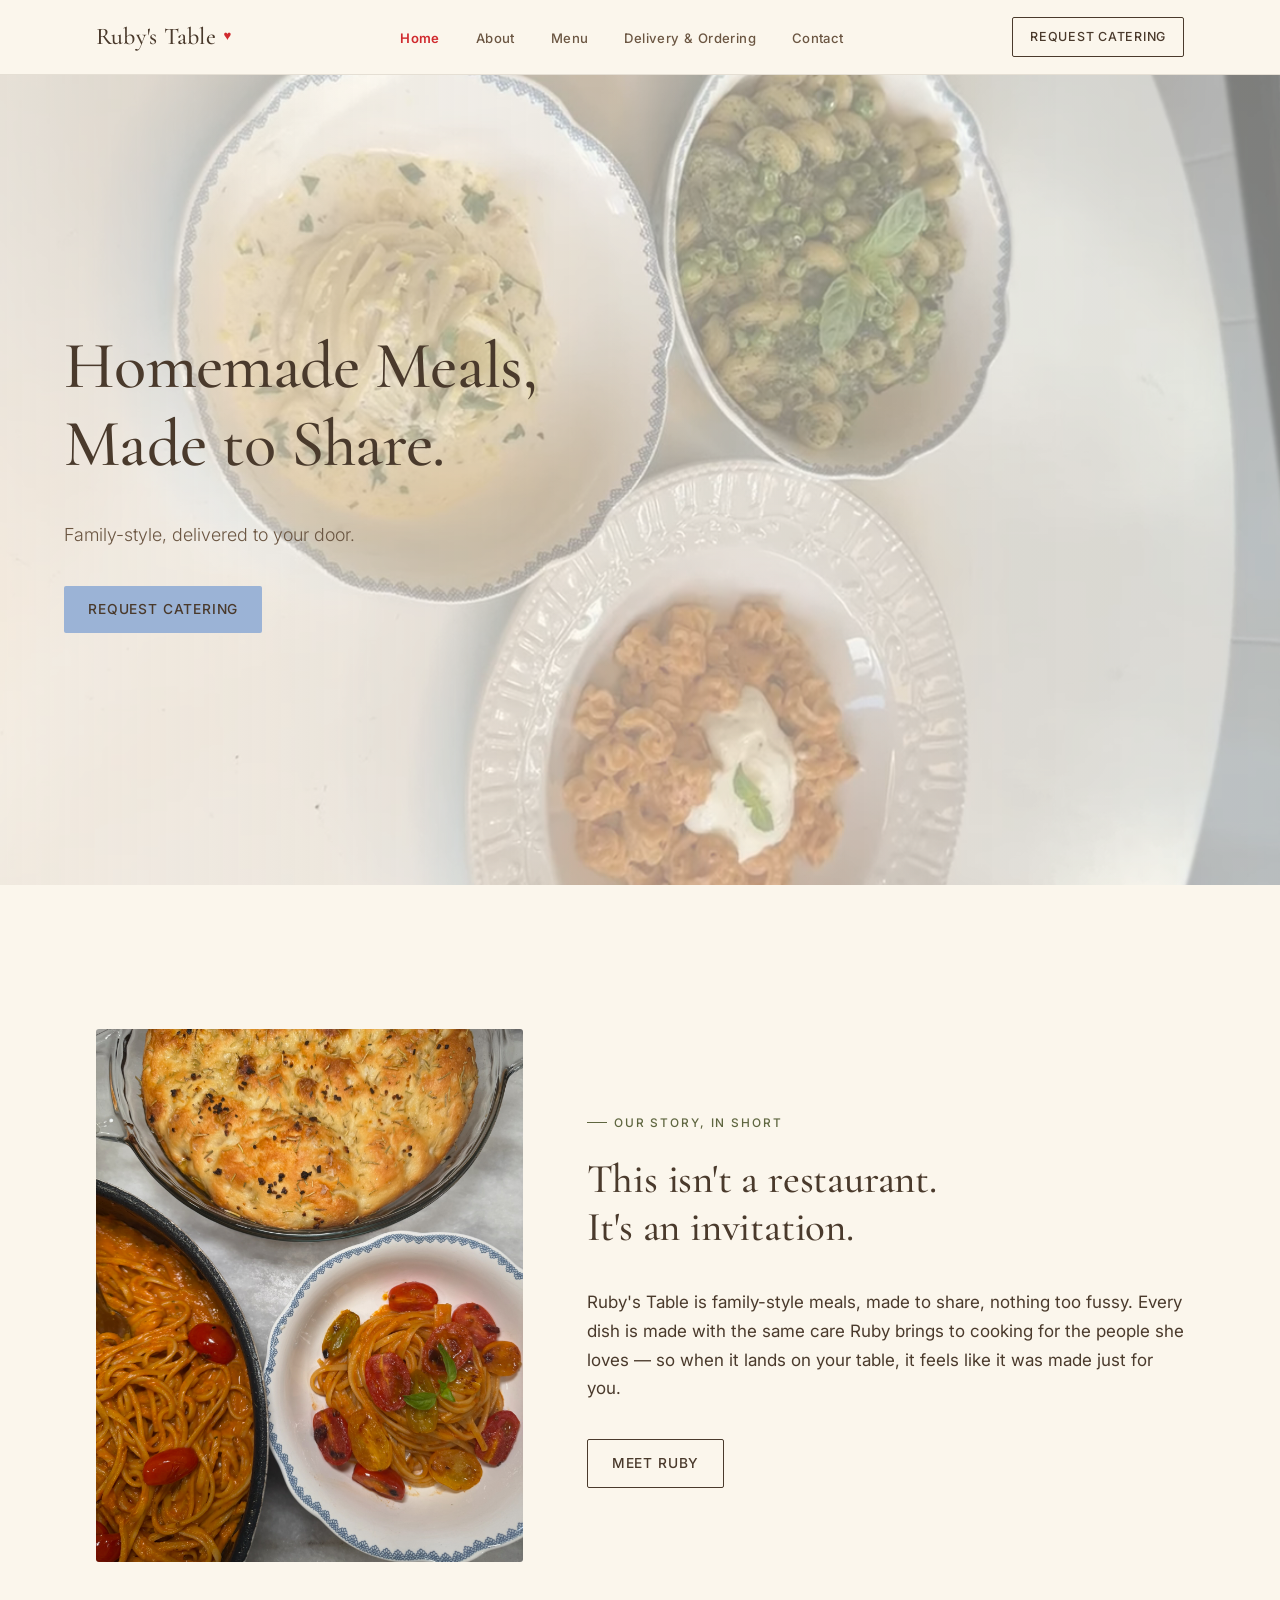
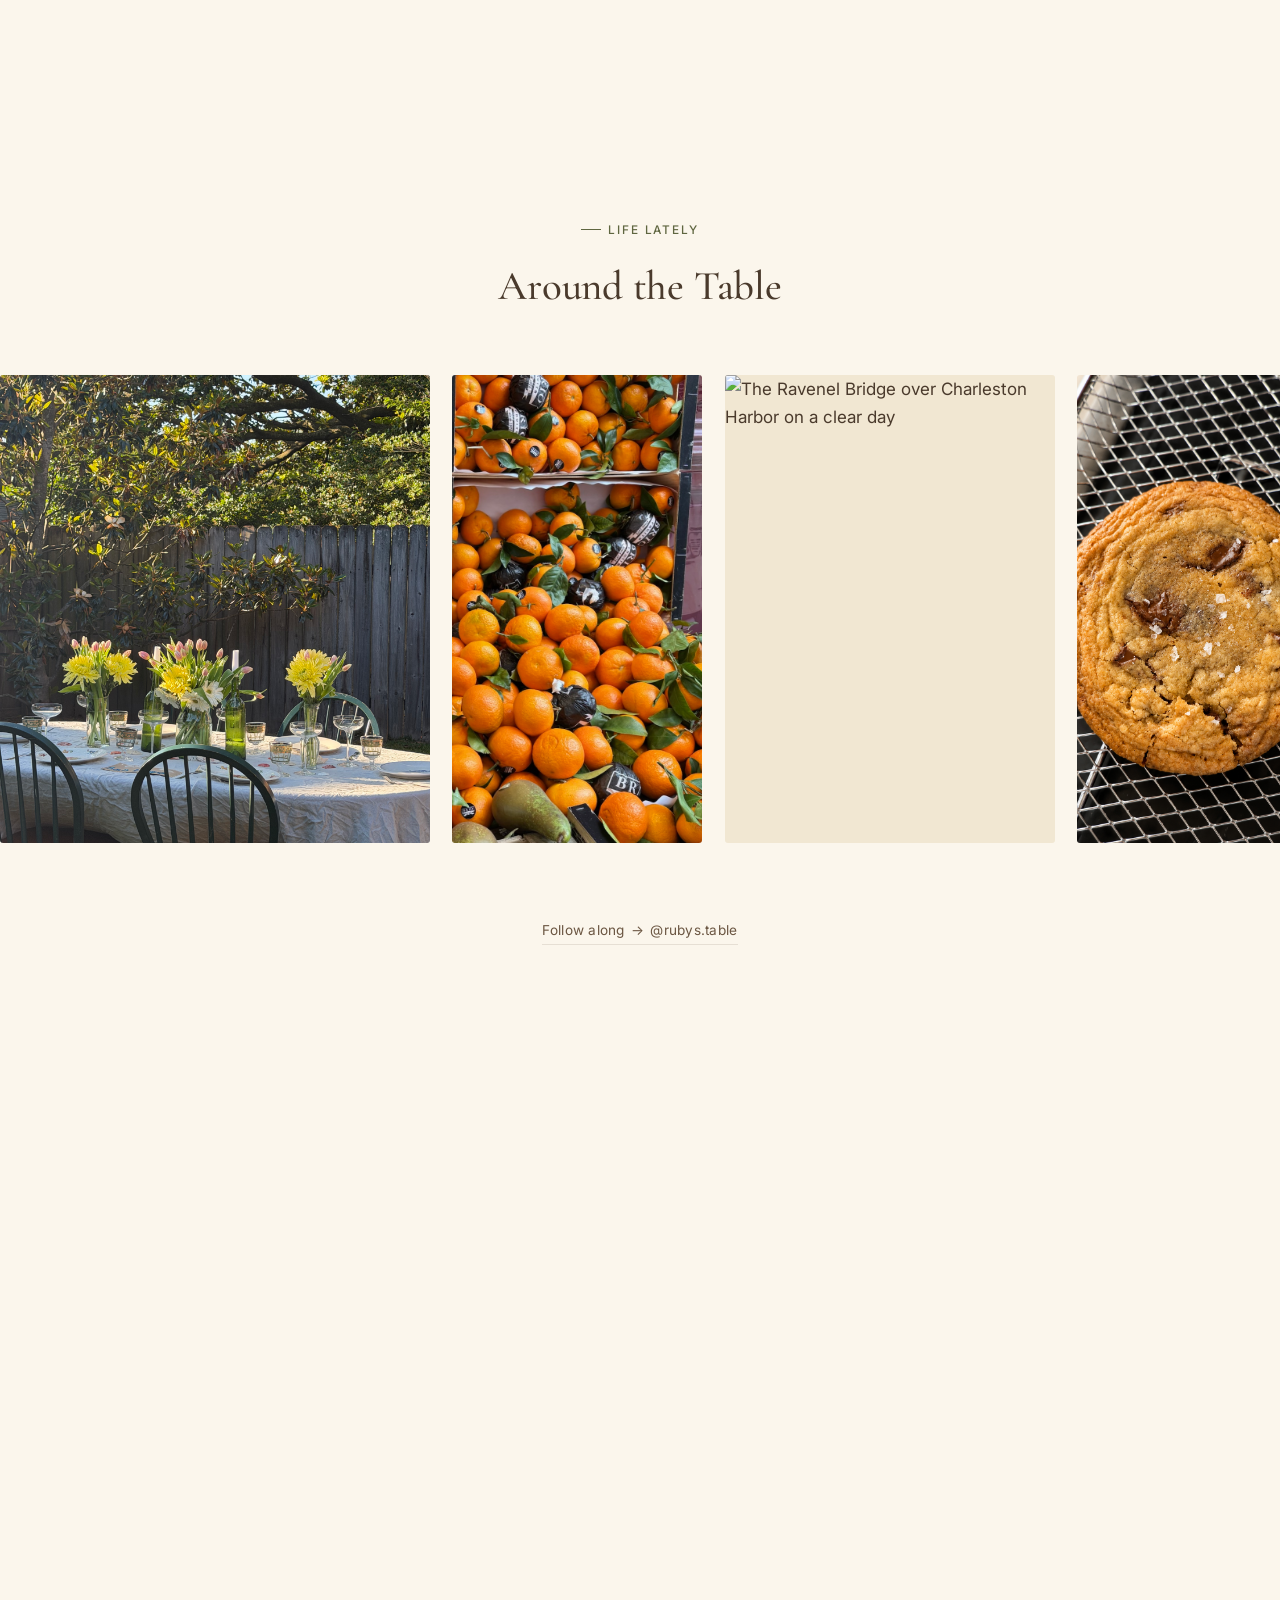
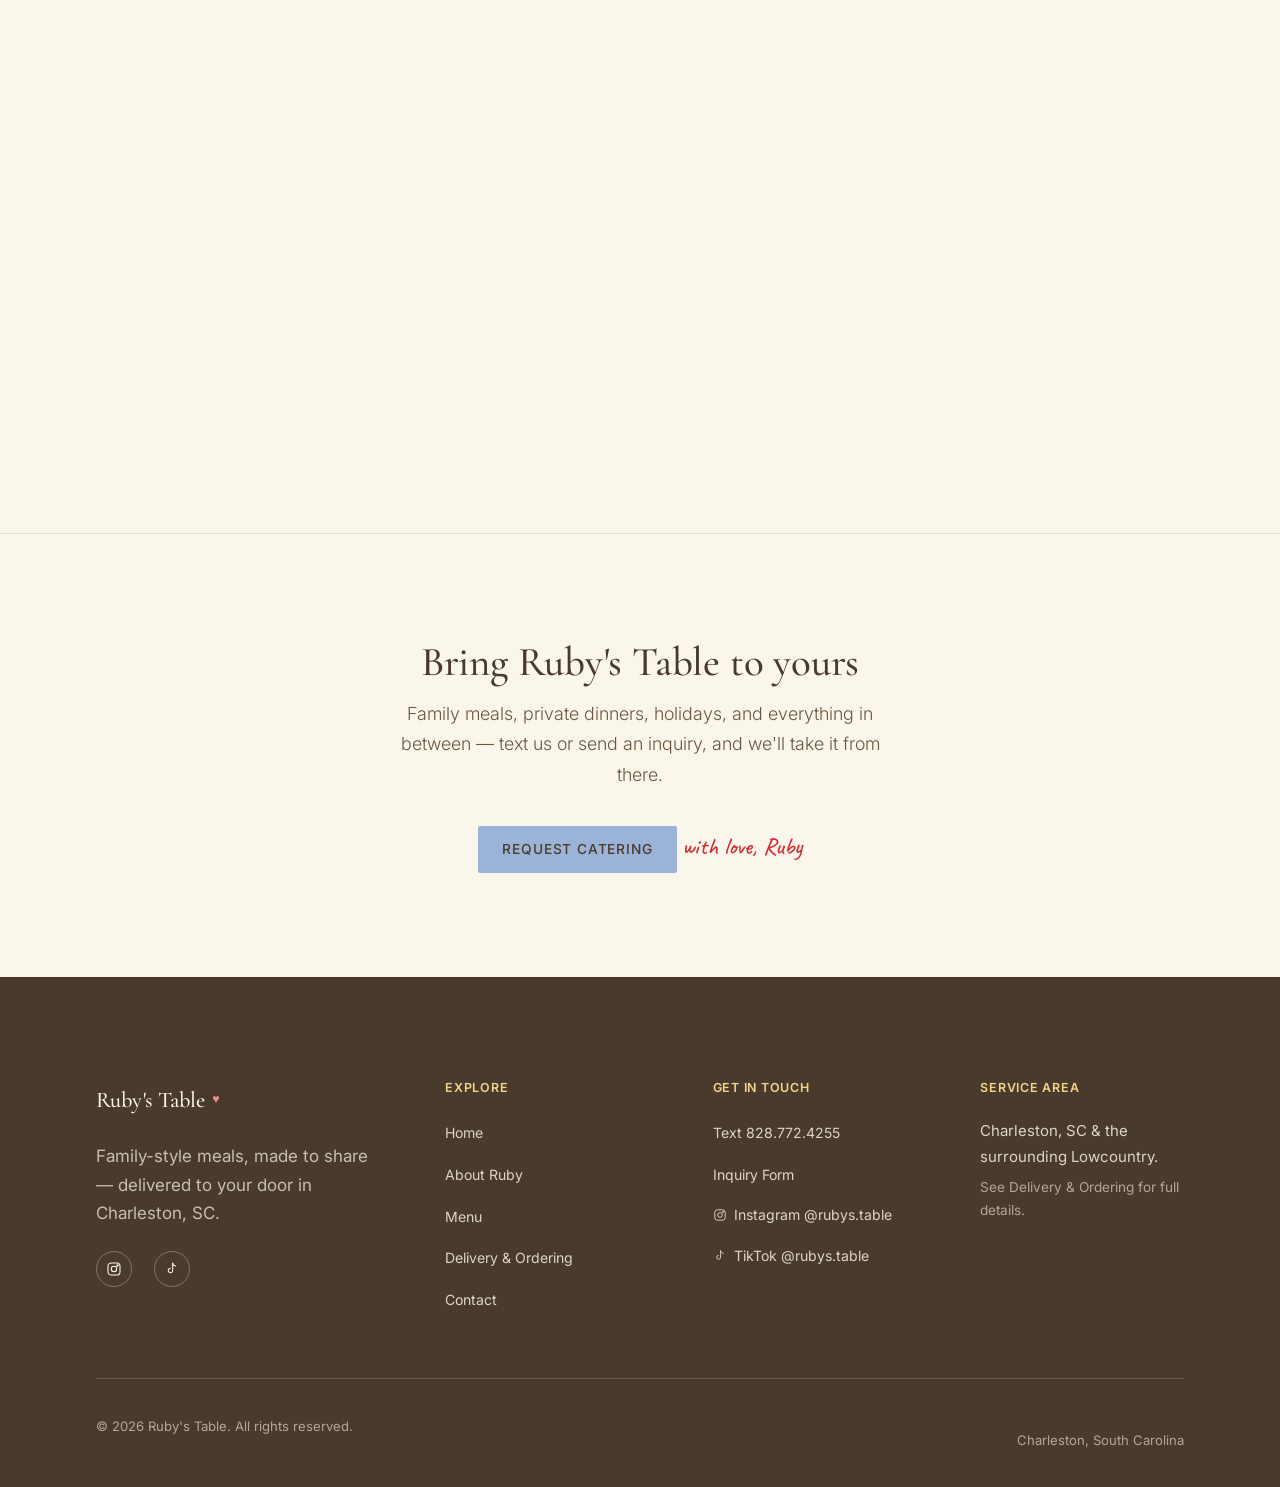
==== commit 314afa25: "visual edits" ====
--- a/index.html
+++ b/index.html
@@ -65,14 +65,14 @@
   <!-- HERO — full-bleed, slow-moving footage beneath a warm cream veil. -->
   <section class="hero-video">
     <div class="hero-video-media">
-      <video id="hero-video" autoplay muted loop playsinline preload="auto" poster="images/pasta-hero-poster.jpg" aria-hidden="true">
-        <source src="images/pasta-hero.webm" type="video/webm">
-        <source src="images/pasta-hero.mp4" type="video/mp4">
+      <video id="hero-video" autoplay muted loop playsinline preload="auto" poster="images/pasta-hero-poster-2.jpg" aria-hidden="true">
+        <source src="images/pasta-hero-2.webm" type="video/webm">
+        <source src="images/pasta-hero-2.mp4" type="video/mp4">
       </video>
     </div>
     <div class="hero-video-content">
-      <h1 class="reveal">Pasta, Made by Hand.</h1>
-      <p class="lede mt-md reveal reveal-delay-1">Family-style meals, made to share &mdash; delivered to your door in Charleston, SC.</p>
+      <h1 class="reveal">Homemade Meals, Made to Share.</h1>
+      <p class="lede mt-md reveal reveal-delay-1">Family-style, delivered to your door.</p>
       <div class="cluster mt-md reveal reveal-delay-2">
         <a href="contact.html" class="btn btn-primary">Request Catering</a>
       </div>
@@ -83,7 +83,7 @@
   <section class="section-vast">
     <div class="container offset-duo">
       <div class="photo-frame reveal">
-        <img src="images/cookies-draft-2.png" alt="Fresh-baked chocolate chip cookies, finished with flaky sea salt" width="730" height="1086" loading="lazy">
+        <img src="images/family-style-pasta-spread.jpeg" alt="A family-style pan of tomato pasta with warm focaccia, ready to share" width="1536" height="2048" loading="lazy">
       </div>
       <div class="reveal reveal-delay-1">
         <p class="eyebrow">Our Story, In Short</p>
@@ -174,8 +174,8 @@
         <ul class="today-list mt-lg">
           <li>
             <div>
-              <h3>Radiatori Vodka</h3>
-              <p>Crème fraîche, tomato paste, parmesan, EVOO</p>
+              <h3>Ruby&rsquo;s Vodka Radiatori</h3>
+              <p>Crème fraîche, tomato, vodka, whipped ricotta</p>
             </div>
             <span class="item-price">From $65</span>
           </li>
@@ -197,7 +197,7 @@
         <a href="menu.html" class="btn btn-primary mt-lg">See the Full Menu</a>
       </div>
       <div class="photo-frame tall reveal reveal-delay-1">
-        <img src="images/vodka-pasta.png" alt="Radiatori Vodka, topped with burrata" width="1145" height="1374" loading="lazy">
+        <img src="images/vodka-radiatori.jpeg" alt="Ruby&rsquo;s Vodka Radiatori, topped with whipped ricotta" width="1536" height="2048" loading="lazy">
       </div>
     </div>
   </section>
@@ -244,8 +244,8 @@
         <ul>
           <li><a href="sms:+18287724255">Text 828.772.4255</a></li>
           <li><a href="contact.html">Inquiry Form</a></li>
-          <li><a href="https://www.instagram.com/rubys.table" target="_blank" rel="noopener">Instagram @rubys.table</a></li>
-          <li><a href="https://www.tiktok.com/@rubys.table" target="_blank" rel="noopener">TikTok @rubys.table</a></li>
+          <li><a href="https://www.instagram.com/rubys.table" target="_blank" rel="noopener" class="footer-link-icon"><svg viewBox="0 0 24 24" fill="none" stroke="currentColor" stroke-width="1.6"><rect x="3" y="3" width="18" height="18" rx="5"/><circle cx="12" cy="12" r="4"/><circle cx="17.2" cy="6.8" r="1"/></svg><span>Instagram @rubys.table</span></a></li>
+          <li><a href="https://www.tiktok.com/@rubys.table" target="_blank" rel="noopener" class="footer-link-icon"><svg viewBox="0 0 24 24" fill="none" stroke="currentColor" stroke-width="1.6"><path d="M13 3v11.2a3.3 3.3 0 1 1-3-3.28"/><path d="M13 3c.3 2.4 2 4.2 4.5 4.5" stroke-linecap="round"/></svg><span>TikTok @rubys.table</span></a></li>
         </ul>
       </div>
       <div class="footer-col">
--- a/css/style.css
+++ b/css/style.css
@@ -31,6 +31,9 @@
   --olive-deep:      #5F6640;
   --rose:      #F3C2D4;
   --rose-deep: #B83A64;
+  --rose-light: #E4AABD; /* lighter pastel — kept for reference, no longer in active use */
+  --dusty-blue:      #9BB3D6; /* button fill — pairs with espresso text, not white */
+  --dusty-blue-deep: #446CA6; /* text/line uses — eyebrows, prices, focus states */
   --coastal-soft:      #DCE6E4;
   --coastal-deep:      #4E6367;
   --espresso:        #4A3A2C;
@@ -45,7 +48,7 @@
   --color-text-soft:     var(--espresso-soft);
   --color-accent:        var(--olive);
   --color-accent-deep:   var(--olive-deep);
-  --color-accent-warm:   var(--rose-deep);
+  --color-accent-warm:   var(--dusty-blue-deep);
   --color-accent-coastal: var(--coastal-deep);
   --color-line:          rgba(74, 58, 44, 0.12);
 
@@ -243,8 +246,8 @@
 }
 .btn:hover { opacity: 0.82; }
 
-.btn-primary { background: var(--rose-deep); color: var(--soft-white); }
-.btn-primary:hover { background: var(--espresso); opacity: 1; }
+.btn-primary { background: var(--dusty-blue); color: var(--espresso); }
+.btn-primary:hover { background: var(--espresso); color: var(--soft-white); opacity: 1; }
 
 .btn-outline { background: transparent; color: var(--color-text); border: 1px solid var(--color-text); }
 .btn-outline:hover { background: var(--color-text); color: var(--color-bg); opacity: 1; }
@@ -448,7 +451,7 @@
    no organic blobs. The photo does the work.
 ----------------------------------------------------------- */
 .photo-frame { position: relative; overflow: hidden; aspect-ratio: 4/5; background: var(--linen); border-radius: var(--radius-sm); }
-.photo-frame img { width: 100%; height: 100%; object-fit: cover; }
+.photo-frame img, .photo-frame video { width: 100%; height: 100%; object-fit: cover; }
 .photo-frame.square { aspect-ratio: 1/1; }
 .photo-frame.wide { aspect-ratio: 16/10; }
 .photo-frame.tall { aspect-ratio: 3/4; }
@@ -579,12 +582,12 @@
   background: var(--soft-white); transition: border-color var(--transition), box-shadow var(--transition);
 }
 .field input:focus, .field select:focus, .field textarea:focus {
-  outline: none; border-color: var(--color-accent-warm); box-shadow: 0 0 0 3px rgba(184, 58, 100, 0.10);
+  outline: none; border-color: var(--color-accent-warm); box-shadow: 0 0 0 3px rgba(68, 108, 166, 0.10);
 }
 .field textarea { resize: vertical; min-height: 130px; }
 .form-status { margin-top: var(--space-sm); font-size: 0.94rem; }
 .form-status[data-state="success"] { color: var(--olive-deep); }
-.form-status[data-state="error"] { color: var(--rose-deep); }
+.form-status[data-state="error"] { color: var(--dusty-blue-deep); }
 
 /* -----------------------------------------------------------
    18. Footer
@@ -602,6 +605,8 @@
 .footer-col h4 { color: var(--butter); font-size: 0.78rem; margin-bottom: var(--space-sm); }
 .footer-col ul { display: flex; flex-direction: column; gap: 0.75em; }
 .footer-col a { color: rgba(251,246,236,0.82); font-size: 0.88rem; }
+.footer-col a.footer-link-icon { display: inline-flex; align-items: center; gap: 0.55em; }
+.footer-col a.footer-link-icon svg { width: 14px; height: 14px; flex-shrink: 0; }
 .footer-col p { color: rgba(251,246,236,0.82); font-size: 0.94rem; }
 .footer-social { display: flex; gap: var(--space-sm); margin-top: var(--space-sm); }
 .footer-social a { width: 36px; height: 36px; border: 1px solid rgba(251,246,236,0.3); border-radius: 50%; display: grid; place-items: center; transition: background var(--transition), border-color var(--transition); }
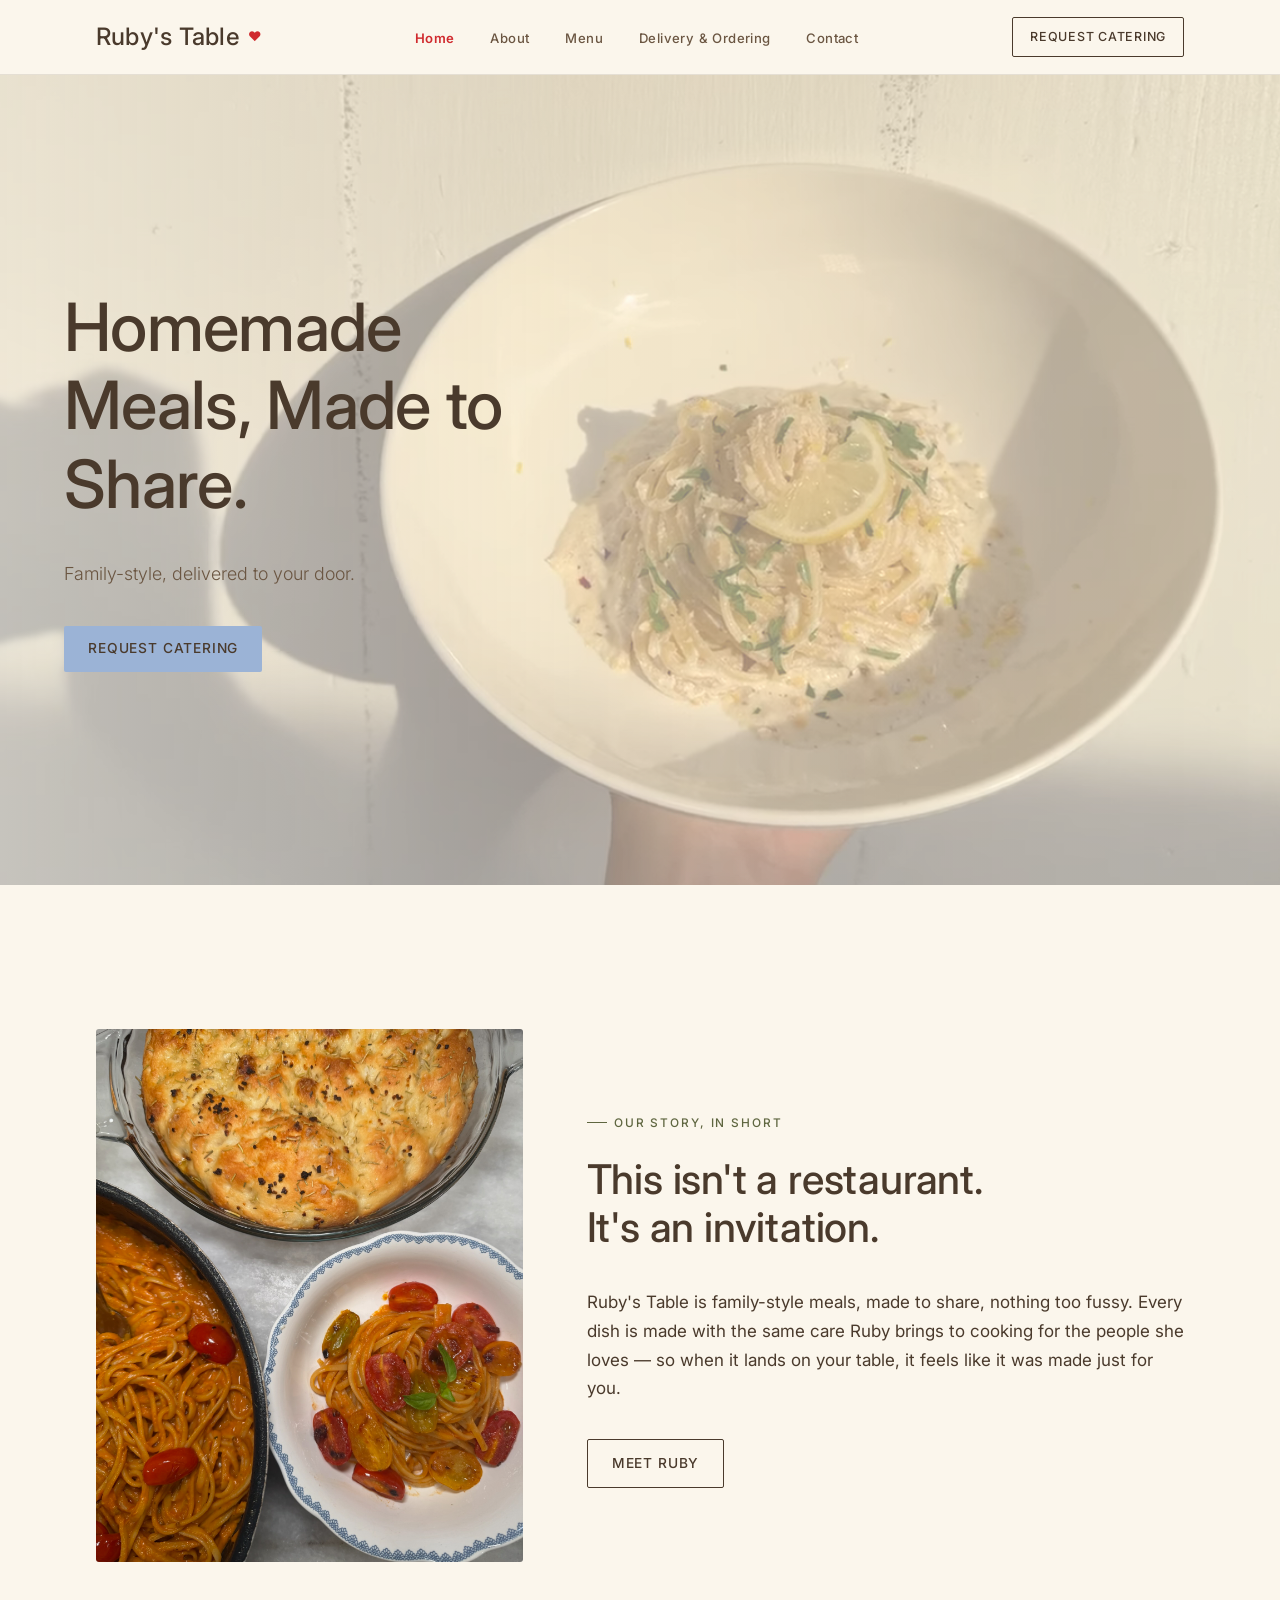
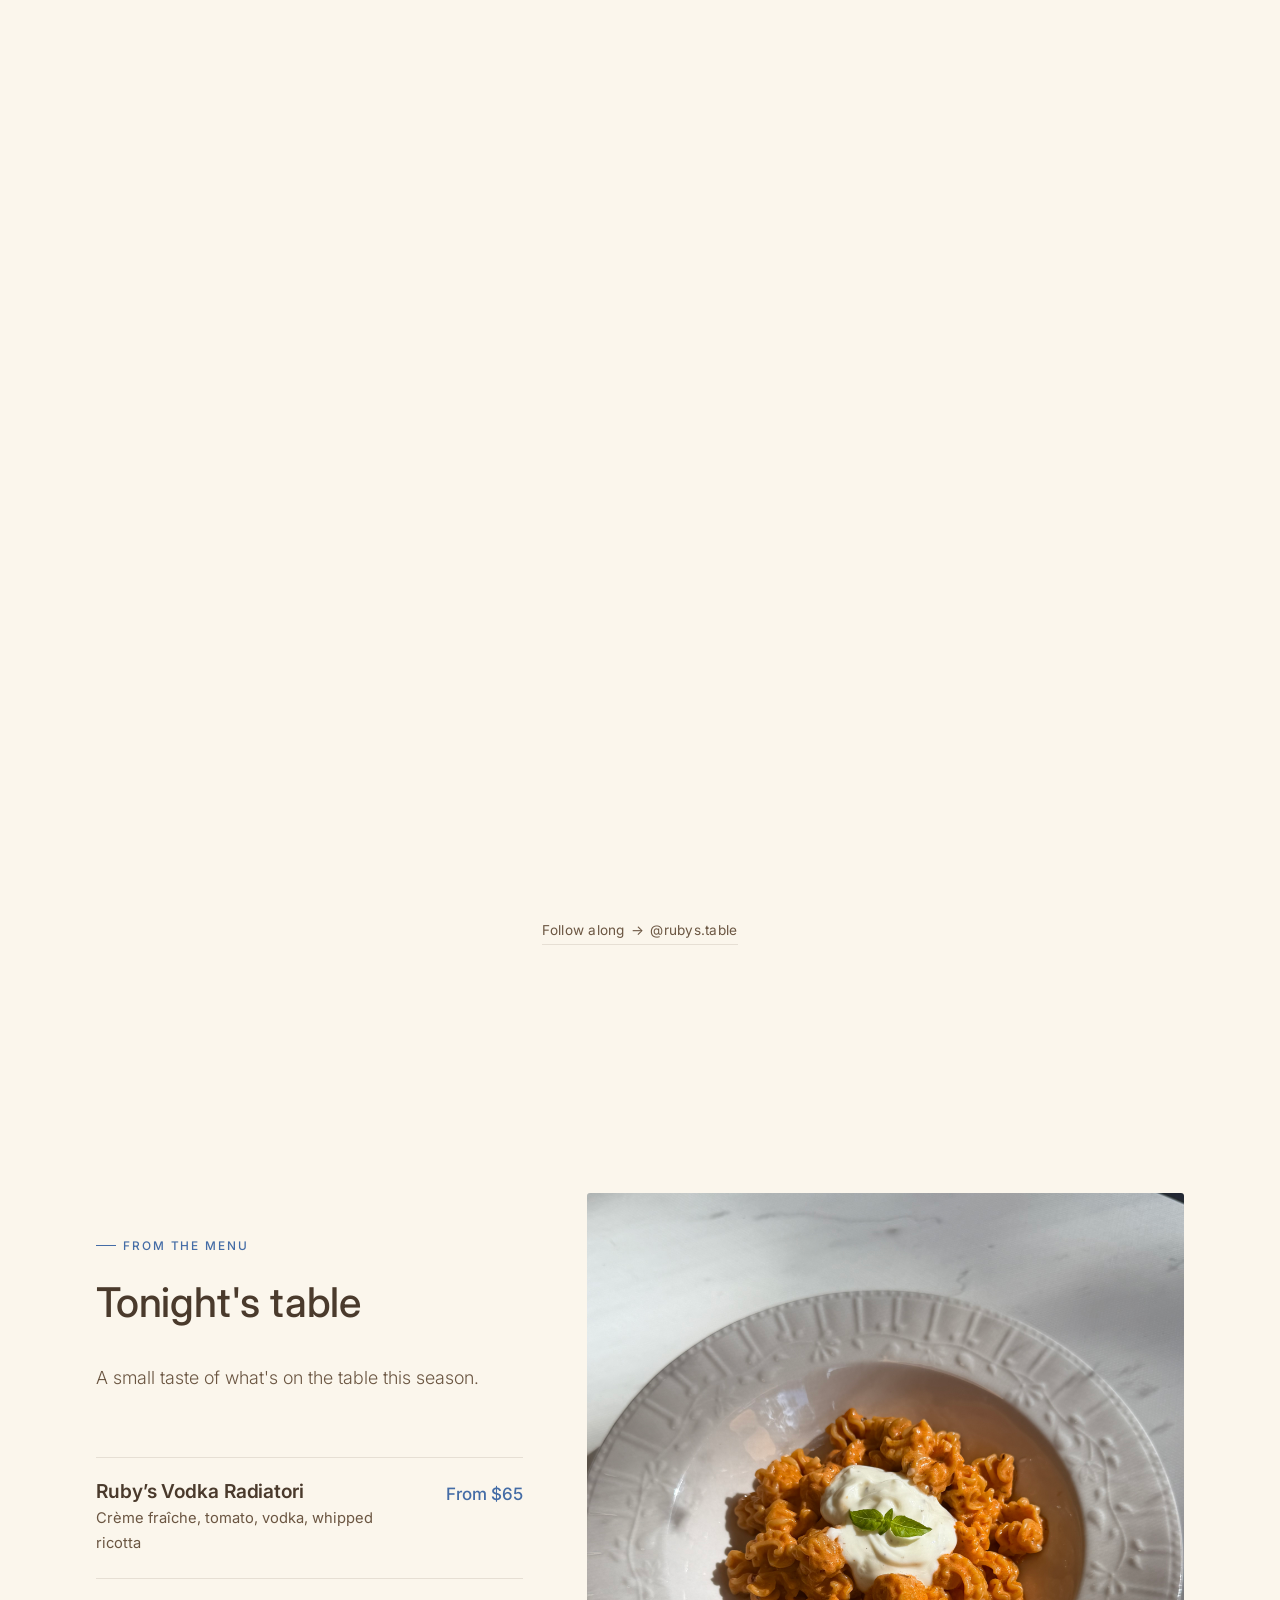
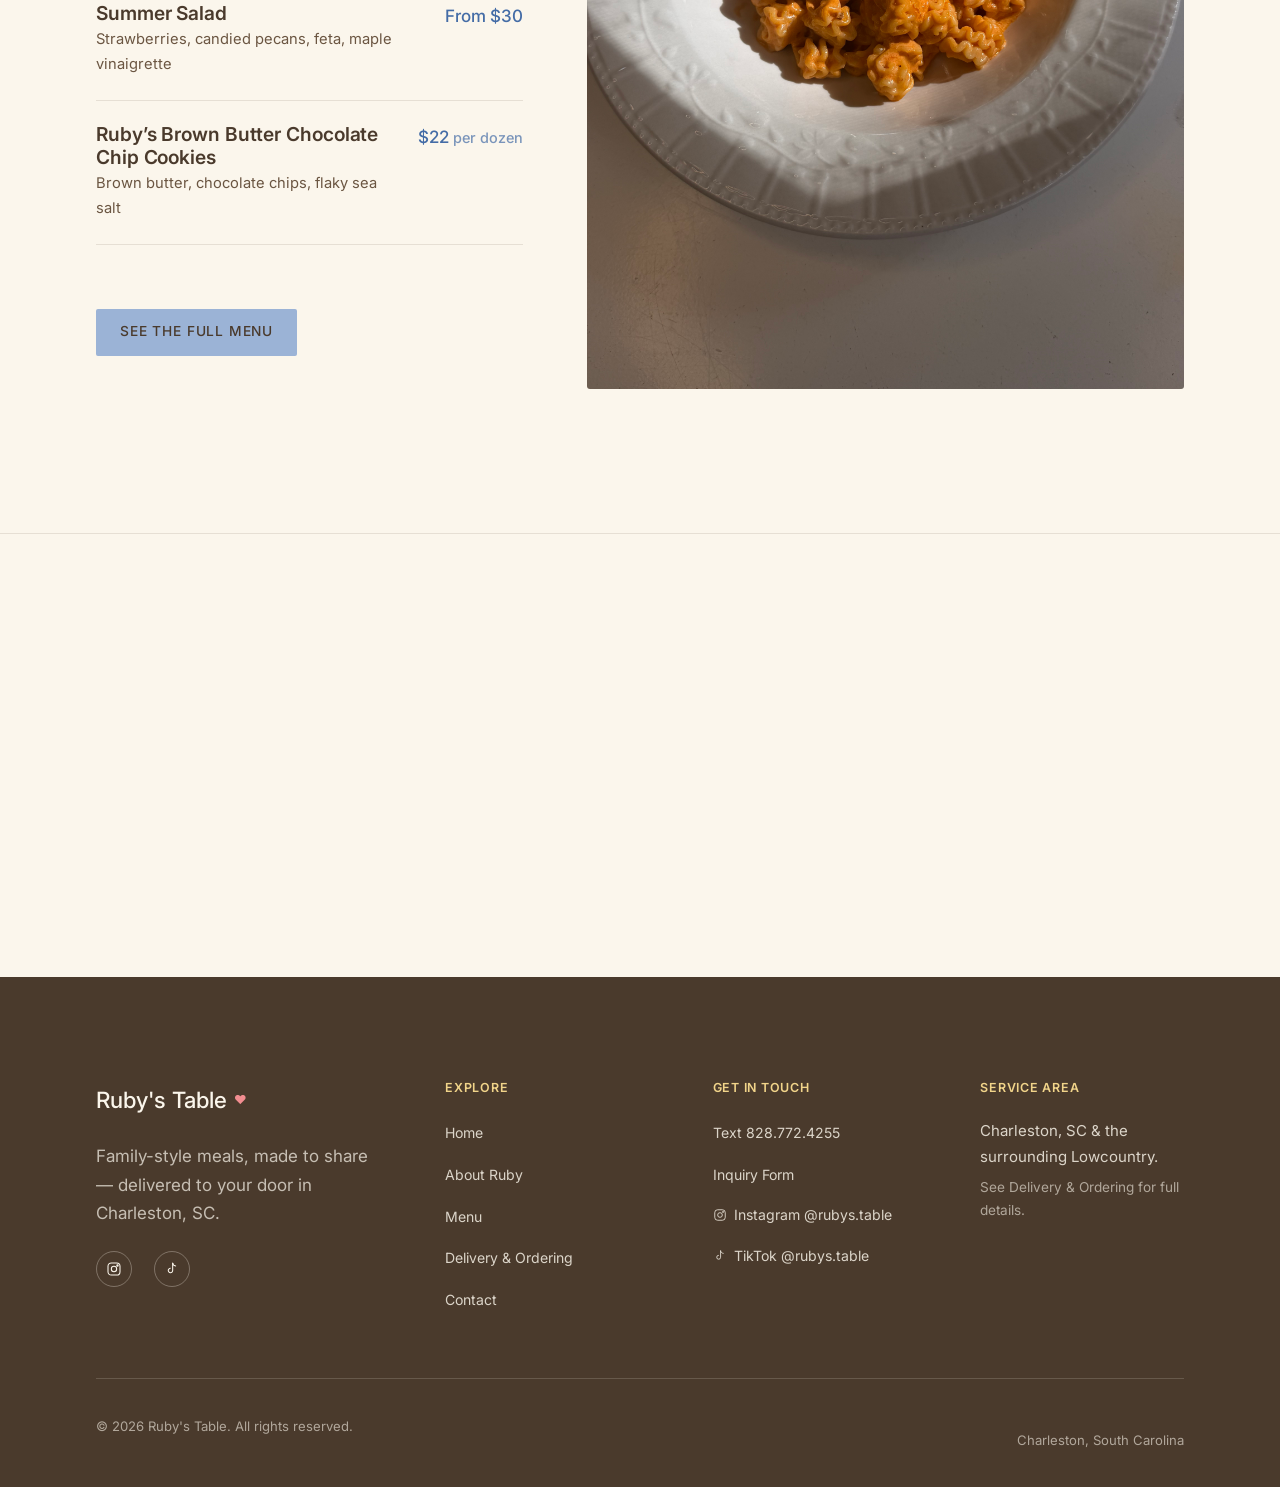
==== commit 87b0245c: "menu & font" ====
--- a/index.html
+++ b/index.html
@@ -65,9 +65,9 @@
   <!-- HERO — full-bleed, slow-moving footage beneath a warm cream veil. -->
   <section class="hero-video">
     <div class="hero-video-media">
-      <video id="hero-video" autoplay muted loop playsinline preload="auto" poster="images/pasta-hero-poster-2.jpg" aria-hidden="true">
-        <source src="images/pasta-hero-2.webm" type="video/webm">
-        <source src="images/pasta-hero-2.mp4" type="video/mp4">
+      <video id="hero-video" autoplay muted loop playsinline preload="auto" poster="images/pasta-hero-poster-3.jpg" aria-hidden="true">
+        <source src="images/pasta-hero-3.webm" type="video/webm">
+        <source src="images/pasta-hero-3.mp4" type="video/mp4">
       </video>
     </div>
     <div class="hero-video-content">
@@ -188,16 +188,16 @@
           </li>
           <li>
             <div>
-              <h3>Caramel Cake</h3>
-              <p>A whole cake, made to share &mdash; serves 10&ndash;12</p>
+              <h3>Ruby&rsquo;s Brown Butter Chocolate Chip Cookies</h3>
+              <p>Brown butter, chocolate chips, flaky sea salt</p>
             </div>
-            <span class="item-price">$50</span>
+            <span class="item-price">$22 <span style="opacity:.7; font-size:0.85em;">per dozen</span></span>
           </li>
         </ul>
         <a href="menu.html" class="btn btn-primary mt-lg">See the Full Menu</a>
       </div>
       <div class="photo-frame tall reveal reveal-delay-1">
-        <img src="images/vodka-radiatori.jpeg" alt="Ruby&rsquo;s Vodka Radiatori, topped with whipped ricotta" width="1536" height="2048" loading="lazy">
+        <img src="images/photos-gallery/tonightsmenu.jpeg" alt="Ruby&rsquo;s Vodka Radiatori, topped with whipped ricotta" width="4284" height="5712" loading="lazy">
       </div>
     </div>
   </section>
--- a/css/style.css
+++ b/css/style.css
@@ -9,11 +9,10 @@
 
 /* -----------------------------------------------------------
    1. Fonts
-   Cormorant Garamond — elegant, airy serif; headings & logo only
-   Inter               — clean sans; nav, body, buttons, labels
-   Caveat              — handwritten signature, used once
------------------------------------------------------------ */
-@import url('https://fonts.googleapis.com/css2?family=Cormorant+Garamond:ital,wght@0,400;0,500;0,600;1,400;1,500&family=Inter:wght@300;400;500;600;700&family=Caveat:wght@500&display=swap');
+   Inter   — clean sans; carries headings, body, nav, buttons, labels
+   Caveat  — handwritten signature, used once
+----------------------------------------------------------- */
+@import url('https://fonts.googleapis.com/css2?family=Inter:ital,wght@0,300;0,400;0,500;0,600;0,700;1,400;1,500&family=Caveat:wght@500&display=swap');
 
 /* -----------------------------------------------------------
    2. Design tokens
@@ -52,7 +51,7 @@
   --color-accent-coastal: var(--coastal-deep);
   --color-line:          rgba(74, 58, 44, 0.12);
 
-  --font-serif: 'Cormorant Garamond', 'Iowan Old Style', Georgia, serif;
+  --font-serif: 'Inter', -apple-system, BlinkMacSystemFont, 'Segoe UI', sans-serif; /* headings now share the sans stack — kept as a separate token so heading-only tweaks stay easy */
   --font-sans:  'Inter', -apple-system, BlinkMacSystemFont, 'Segoe UI', sans-serif;
   --font-script: 'Caveat', cursive;
 
@@ -538,6 +537,31 @@
 .menu-item { padding-bottom: var(--space-xs); border-bottom: 1px solid var(--color-line); }
 .menu-item-head { display: flex; justify-content: space-between; align-items: baseline; gap: var(--space-sm); }
 .menu-item-head h3 { font-size: 1.15rem; }
+
+/* A photo accent for dishes with a photo — a proper banner image
+   above the name, not a tiny icon, so the dish actually reads.
+   Items without a photo (e.g. Salads) stay plain text below.
+
+   Each source photo was shot from a slightly different distance,
+   so a flat object-fit:cover leaves the dish a different size in
+   every card. --photo-zoom lets each card dial in its own scale
+   (1 = shown as-is; >1 crops in tighter; <1 shows more of the
+   original frame, revealing --photo-vpos to re-aim the crop
+   vertically) so every dish reads at the same visual distance.
+   Ruby's Vodka Radiatori is the reference (zoom: 1, untouched). */
+.menu-item-photo {
+  aspect-ratio: 4/3; border-radius: var(--radius-sm); overflow: hidden;
+  margin-bottom: var(--space-xs); background: var(--linen);
+  position: relative;
+}
+.menu-item-photo img {
+  position: absolute; top: 0; left: 50%; height: 100%;
+  width: calc(100% * var(--photo-zoom, 1));
+  max-width: none;
+  object-fit: cover;
+  object-position: center var(--photo-vpos, 50%);
+  transform: translateX(-50%);
+}
 .menu-item-price { font-family: var(--font-sans); font-weight: 500; color: var(--color-accent-warm); white-space: nowrap; font-size: 0.98rem; }
 .menu-item p { color: var(--color-text-soft); font-size: 0.96rem; margin-top: 0.3em; }
 .menu-item .serves { display: block; font-size: 0.8rem; color: var(--olive-deep); margin-top: 0.3em; }
